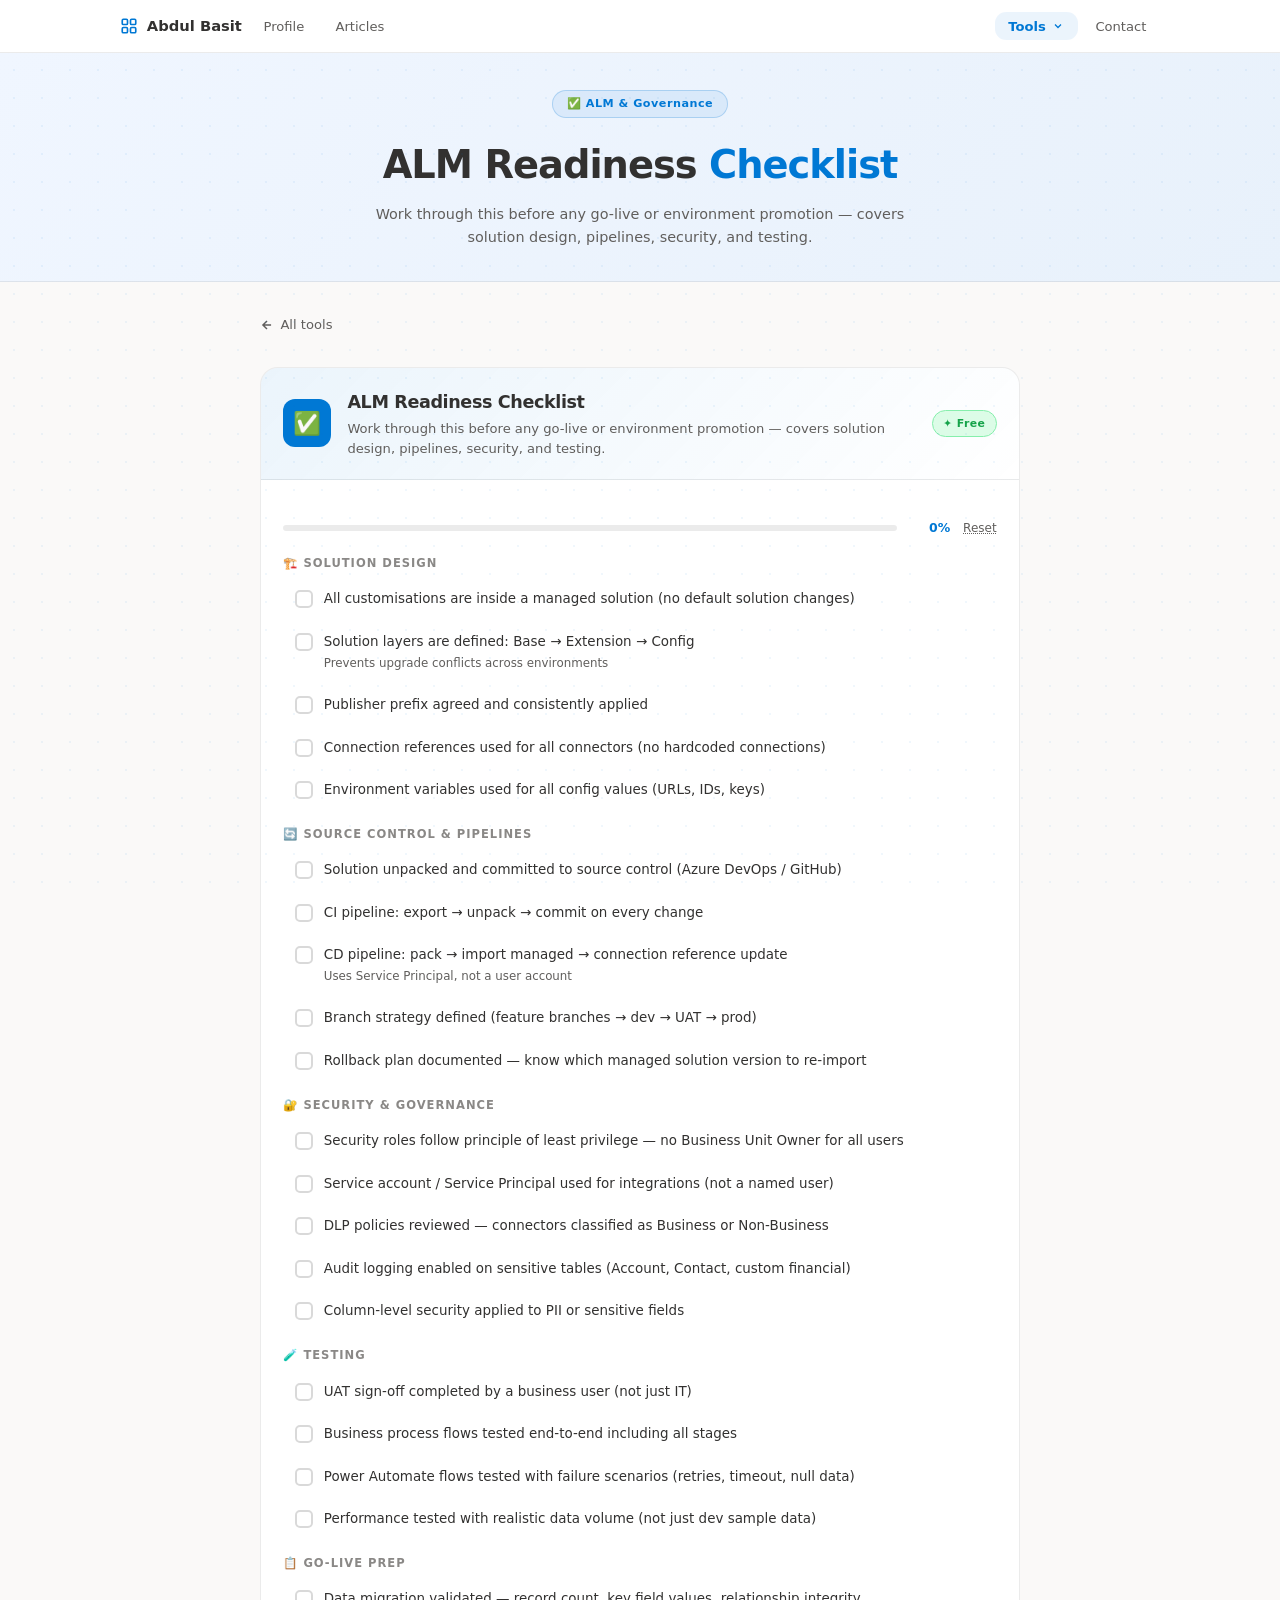
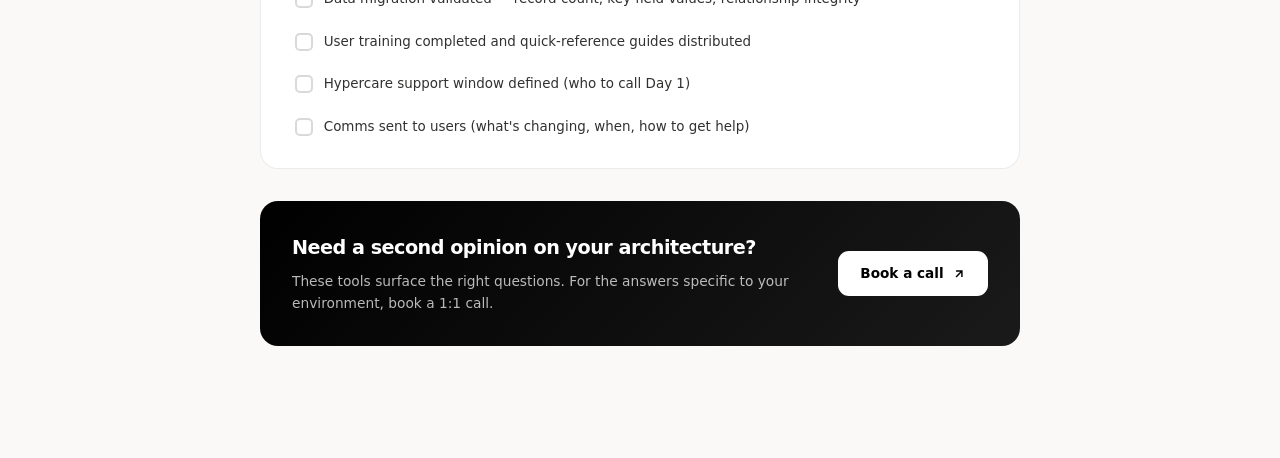
==== alm-checklist.html @ 1794e418 "Fix nav dropdown clipping and create individual tool pages - Fix CSS: move dropdown outside .site-na" ====
<!DOCTYPE html>
<html lang="en">
<head>
  <meta charset="UTF-8">
  <meta name="viewport" content="width=device-width, initial-scale=1.0">
  <title>ALM Readiness Checklist — Free Tool · Abdul Basit</title>
  <meta name="description" content="Work through this before any Power Platform go-live or environment promotion — covers solution design, pipelines, security, testing, and go-live prep. Free tool by @PowerDynamite.">

  <link rel="icon" type="image/svg+xml" href="favicon.svg">

  <meta property="og:type" content="website">
  <meta property="og:url" content="https://abdul-basit-545.github.io/alm-checklist.html">
  <meta property="og:title" content="ALM Readiness Checklist — Free Tool">
  <meta property="og:description" content="Pre-go-live ALM checklist for Power Platform: solution design, pipelines, security, testing, and go-live prep. Free tool by @PowerDynamite.">
  <meta property="og:image" content="https://abdul-basit-545.github.io/og-image.svg">
  <meta property="og:image:width" content="1200">
  <meta property="og:image:height" content="630">
  <meta property="og:site_name" content="Abdul Basit · PowerDynamite">
  <meta name="twitter:card" content="summary_large_image">
  <meta name="twitter:title" content="ALM Readiness Checklist — Free Tool">
  <meta name="twitter:description" content="Pre-go-live ALM checklist for Power Platform deployments.">
  <meta name="twitter:image" content="https://abdul-basit-545.github.io/og-image.svg">
  <link rel="canonical" href="https://abdul-basit-545.github.io/alm-checklist.html">

  <link rel="stylesheet" href="css/tokens.css">
  <link rel="stylesheet" href="css/base.css">
  <link rel="stylesheet" href="css/layout.css">
  <link rel="stylesheet" href="css/components.css">
  <style>
    .tools-page { padding: 0 0 5rem; background: var(--bg); }
    .tools-hero { background: linear-gradient(135deg, #f0f6ff 0%, #e8f1fb 100%); border-bottom: 1px solid var(--border); padding: 2.25rem 1.25rem 2rem; text-align: center; }
    .tools-hero-badge { display: inline-flex; align-items: center; gap: 0.45rem; background: var(--accent-lo); border: 1px solid var(--accent-mid); color: var(--accent); font-size: 0.7rem; font-weight: 600; letter-spacing: 0.5px; padding: 0.28rem 0.85rem; border-radius: var(--radius-full); margin-bottom: 1rem; }
    .tools-hero h1 { font-size: clamp(1.6rem,3vw,2.4rem); font-weight: 800; color: var(--text); letter-spacing: -1px; margin-bottom: 0.45rem; }
    .tools-hero h1 span { color: var(--accent); }
    .tools-hero p { font-size: 0.9rem; color: var(--muted); max-width: 560px; margin: 0 auto; line-height: 1.6; }
    .tools-wrap { max-width: 800px; margin: 2rem auto; padding: 0 1.25rem; display: flex; flex-direction: column; gap: 2rem; }
    .tool-card { background: var(--card); border: 1px solid var(--border); border-radius: var(--radius-lg); overflow: hidden; }
    .tool-card-header { display: flex; align-items: center; gap: 1rem; padding: 1.25rem 1.4rem; border-bottom: 1px solid var(--border); background: linear-gradient(135deg, var(--accent-lo) 0%, transparent 100%); }
    .tool-card-icon { width: 48px; height: 48px; border-radius: 12px; background: var(--accent); display: flex; align-items: center; justify-content: center; font-size: 1.4rem; flex-shrink: 0; }
    .tool-card-meta { flex: 1; }
    .tool-card-name { font-size: 1.1rem; font-weight: 800; color: var(--text); letter-spacing: -0.4px; }
    .tool-card-desc { font-size: 0.82rem; color: var(--muted); margin-top: 0.2rem; line-height: 1.5; }
    .tool-free-badge { display: inline-flex; align-items: center; gap: 0.3rem; background: #dcfce7; border: 1px solid #86efac; color: #16a34a; font-size: 0.68rem; font-weight: 700; letter-spacing: 0.4px; padding: 0.22rem 0.65rem; border-radius: var(--radius-full); white-space: nowrap; }
    .tool-card-body { padding: 1.4rem; }
    .tool-divider { height: 1px; background: var(--border); margin: 1.2rem 0; }
    .back-link { display: inline-flex; align-items: center; gap: 0.4rem; font-size: 0.82rem; color: var(--muted); text-decoration: none; transition: color .15s; }
    .back-link:hover { color: var(--accent); }

    .alm-cats { display: flex; flex-direction: column; gap: 1rem; }
    .alm-cat-title { font-size: 0.72rem; font-weight: 700; text-transform: uppercase; letter-spacing: 1px; color: var(--muted2); margin-bottom: 0.5rem; display: flex; align-items: center; gap: 0.4rem; }
    .alm-items { display: flex; flex-direction: column; gap: 0.3rem; }
    .alm-item { display: flex; align-items: flex-start; gap: 0.7rem; padding: 0.55rem 0.7rem; border-radius: var(--radius-sm); cursor: pointer; transition: background .12s; user-select: none; }
    .alm-item:hover { background: var(--accent-lo); }
    .alm-item.checked { opacity: .6; }
    .alm-check { width: 18px; height: 18px; border-radius: 5px; flex-shrink: 0; margin-top: 1px; border: 2px solid var(--border2); display: flex; align-items: center; justify-content: center; transition: background .15s, border-color .15s; }
    .alm-item.checked .alm-check { background: var(--accent); border-color: var(--accent); }
    .alm-item.checked .alm-check::after { content: '✓'; font-size: 0.7rem; color: #fff; font-weight: 800; line-height: 1; }
    .alm-item-text { font-size: 0.84rem; color: var(--text); line-height: 1.5; }
    .alm-item-sub { font-size: 0.74rem; color: var(--muted); margin-top: 0.1rem; }
    .alm-progress-row { display: flex; align-items: center; gap: 0.8rem; margin-top: 1rem; }
    .alm-progress-bar { flex: 1; height: 6px; background: var(--border); border-radius: 99px; overflow: hidden; }
    .alm-progress-fill { height: 100%; background: var(--accent); border-radius: 99px; transition: width .3s ease; }
    .alm-progress-label { font-size: 0.78rem; font-weight: 700; color: var(--accent); white-space: nowrap; min-width: 40px; text-align: right; }
    .alm-reset { font-size: 0.75rem; color: var(--muted); cursor: pointer; text-decoration: underline; text-decoration-style: dotted; }
    .alm-reset:hover { color: var(--accent); }
  </style>
</head>
<body class="tools-page">

<nav class="site-nav">
  <div class="site-nav-inner">
    <a href="index.html" class="site-nav-brand">
      <svg width="18" height="18" viewBox="0 0 24 24" fill="none" stroke="currentColor" stroke-width="2.2" aria-hidden="true"><rect x="3" y="3" width="7" height="7" rx="1.5"/><rect x="14" y="3" width="7" height="7" rx="1.5"/><rect x="3" y="14" width="7" height="7" rx="1.5"/><rect x="14" y="14" width="7" height="7" rx="1.5"/></svg>
      <span class="site-nav-brand-name">Abdul Basit</span>
    </a>
    <div class="site-nav-links">
      <a href="index.html" class="site-nav-link">Profile</a>
      <a href="articles.html" class="site-nav-link">Articles</a>
    </div>
    <div class="site-nav-right">
      <div class="site-nav-dropdown" id="navToolsDropdown">
        <button class="site-nav-dropdown-toggle active" aria-haspopup="true" aria-expanded="false">
          Tools
          <svg width="12" height="12" viewBox="0 0 24 24" fill="none" stroke="currentColor" stroke-width="2.5"><path d="M6 9l6 6 6-6"/></svg>
        </button>
        <div class="site-nav-dropdown-menu" role="menu">
          <a href="license-planner.html" class="site-nav-dropdown-item" role="menuitem">
            <span class="site-nav-dropdown-item-icon">📋</span> License Planner
          </a>
          <div class="site-nav-dropdown-divider"></div>
          <a href="copilot-studio.html" class="site-nav-dropdown-item" role="menuitem">
            <span class="site-nav-dropdown-item-icon">🤖</span> Copilot Studio Messages
          </a>
          <a href="dataverse.html" class="site-nav-dropdown-item" role="menuitem">
            <span class="site-nav-dropdown-item-icon">🗄️</span> Dataverse Storage
          </a>
          <a href="power-automate.html" class="site-nav-dropdown-item" role="menuitem">
            <span class="site-nav-dropdown-item-icon">⚡</span> Power Automate Runs
          </a>
          <a href="power-bi.html" class="site-nav-dropdown-item" role="menuitem">
            <span class="site-nav-dropdown-item-icon">📊</span> Power BI Licensing
          </a>
          <a href="power-pages.html" class="site-nav-dropdown-item" role="menuitem">
            <span class="site-nav-dropdown-item-icon">🌐</span> Power Pages Capacity
          </a>
          <a href="roi-calculator.html" class="site-nav-dropdown-item" role="menuitem">
            <span class="site-nav-dropdown-item-icon">💰</span> ROI Calculator
          </a>
          <a href="alm-checklist.html" class="site-nav-dropdown-item active" role="menuitem">
            <span class="site-nav-dropdown-item-icon">✅</span> ALM Checklist
          </a>
        </div>
      </div>
      <a href="contact.html" class="site-nav-link">Contact</a>
    </div>
  </div>
</nav>

<div class="tools-hero">
  <div class="tools-hero-badge">✅ ALM &amp; Governance</div>
  <h1>ALM Readiness <span>Checklist</span></h1>
  <p>Work through this before any go-live or environment promotion — covers solution design, pipelines, security, and testing.</p>
</div>

<div class="tools-wrap">
  <a href="tools.html" class="back-link">
    <svg width="14" height="14" viewBox="0 0 24 24" fill="none" stroke="currentColor" stroke-width="2.5"><path d="M19 12H5M12 5l-7 7 7 7"/></svg>
    All tools
  </a>

  <div class="tool-card">
    <div class="tool-card-header">
      <div class="tool-card-icon">✅</div>
      <div class="tool-card-meta">
        <div class="tool-card-name">ALM Readiness Checklist</div>
        <div class="tool-card-desc">Work through this before any go-live or environment promotion — covers solution design, pipelines, security, and testing.</div>
      </div>
      <div class="tool-free-badge">✦ Free</div>
    </div>
    <div class="tool-card-body">
      <div class="alm-progress-row">
        <div class="alm-progress-bar"><div class="alm-progress-fill" id="alm-fill" style="width:0%"></div></div>
        <div class="alm-progress-label" id="alm-pct">0%</div>
        <span class="alm-reset" id="alm-reset">Reset</span>
      </div>
      <div style="height:1rem"></div>
      <div class="alm-cats">

        <div class="alm-cat">
          <div class="alm-cat-title">🏗️ Solution design</div>
          <div class="alm-items">
            <div class="alm-item" data-id="a1"><div class="alm-check"></div><div><div class="alm-item-text">All customisations are inside a managed solution (no default solution changes)</div></div></div>
            <div class="alm-item" data-id="a2"><div class="alm-check"></div><div><div class="alm-item-text">Solution layers are defined: Base → Extension → Config</div><div class="alm-item-sub">Prevents upgrade conflicts across environments</div></div></div>
            <div class="alm-item" data-id="a3"><div class="alm-check"></div><div><div class="alm-item-text">Publisher prefix agreed and consistently applied</div></div></div>
            <div class="alm-item" data-id="a4"><div class="alm-check"></div><div><div class="alm-item-text">Connection references used for all connectors (no hardcoded connections)</div></div></div>
            <div class="alm-item" data-id="a5"><div class="alm-check"></div><div><div class="alm-item-text">Environment variables used for all config values (URLs, IDs, keys)</div></div></div>
          </div>
        </div>

        <div class="alm-cat">
          <div class="alm-cat-title">🔄 Source control &amp; pipelines</div>
          <div class="alm-items">
            <div class="alm-item" data-id="b1"><div class="alm-check"></div><div><div class="alm-item-text">Solution unpacked and committed to source control (Azure DevOps / GitHub)</div></div></div>
            <div class="alm-item" data-id="b2"><div class="alm-check"></div><div><div class="alm-item-text">CI pipeline: export → unpack → commit on every change</div></div></div>
            <div class="alm-item" data-id="b3"><div class="alm-check"></div><div><div class="alm-item-text">CD pipeline: pack → import managed → connection reference update</div><div class="alm-item-sub">Uses Service Principal, not a user account</div></div></div>
            <div class="alm-item" data-id="b4"><div class="alm-check"></div><div><div class="alm-item-text">Branch strategy defined (feature branches → dev → UAT → prod)</div></div></div>
            <div class="alm-item" data-id="b5"><div class="alm-check"></div><div><div class="alm-item-text">Rollback plan documented — know which managed solution version to re-import</div></div></div>
          </div>
        </div>

        <div class="alm-cat">
          <div class="alm-cat-title">🔐 Security &amp; governance</div>
          <div class="alm-items">
            <div class="alm-item" data-id="c1"><div class="alm-check"></div><div><div class="alm-item-text">Security roles follow principle of least privilege — no Business Unit Owner for all users</div></div></div>
            <div class="alm-item" data-id="c2"><div class="alm-check"></div><div><div class="alm-item-text">Service account / Service Principal used for integrations (not a named user)</div></div></div>
            <div class="alm-item" data-id="c3"><div class="alm-check"></div><div><div class="alm-item-text">DLP policies reviewed — connectors classified as Business or Non-Business</div></div></div>
            <div class="alm-item" data-id="c4"><div class="alm-check"></div><div><div class="alm-item-text">Audit logging enabled on sensitive tables (Account, Contact, custom financial)</div></div></div>
            <div class="alm-item" data-id="c5"><div class="alm-check"></div><div><div class="alm-item-text">Column-level security applied to PII or sensitive fields</div></div></div>
          </div>
        </div>

        <div class="alm-cat">
          <div class="alm-cat-title">🧪 Testing</div>
          <div class="alm-items">
            <div class="alm-item" data-id="d1"><div class="alm-check"></div><div><div class="alm-item-text">UAT sign-off completed by a business user (not just IT)</div></div></div>
            <div class="alm-item" data-id="d2"><div class="alm-check"></div><div><div class="alm-item-text">Business process flows tested end-to-end including all stages</div></div></div>
            <div class="alm-item" data-id="d3"><div class="alm-check"></div><div><div class="alm-item-text">Power Automate flows tested with failure scenarios (retries, timeout, null data)</div></div></div>
            <div class="alm-item" data-id="d4"><div class="alm-check"></div><div><div class="alm-item-text">Performance tested with realistic data volume (not just dev sample data)</div></div></div>
          </div>
        </div>

        <div class="alm-cat">
          <div class="alm-cat-title">📋 Go-live prep</div>
          <div class="alm-items">
            <div class="alm-item" data-id="e1"><div class="alm-check"></div><div><div class="alm-item-text">Data migration validated — record count, key field values, relationship integrity</div></div></div>
            <div class="alm-item" data-id="e2"><div class="alm-check"></div><div><div class="alm-item-text">User training completed and quick-reference guides distributed</div></div></div>
            <div class="alm-item" data-id="e3"><div class="alm-check"></div><div><div class="alm-item-text">Hypercare support window defined (who to call Day 1)</div></div></div>
            <div class="alm-item" data-id="e4"><div class="alm-check"></div><div><div class="alm-item-text">Comms sent to users (what's changing, when, how to get help)</div></div></div>
          </div>
        </div>

      </div>
    </div>
  </div>

  <div style="background:linear-gradient(135deg,#000 0%,#1a1a1a 100%); border-radius:var(--radius-lg); padding:2rem; color:#fff; display:flex; align-items:center; gap:1.5rem; flex-wrap:wrap;">
    <div style="flex:1; min-width:220px;">
      <div style="font-size:1.2rem; font-weight:800; margin-bottom:0.35rem; letter-spacing:-0.5px;">Need a second opinion on your architecture?</div>
      <div style="font-size:0.86rem; color:rgba(255,255,255,.72); line-height:1.6;">These tools surface the right questions. For the answers specific to your environment, book a 1:1 call.</div>
    </div>
    <a href="contact.html" style="display:inline-flex; align-items:center; gap:0.5rem; background:#fff; color:#000; font-size:0.85rem; font-weight:700; padding:0.7rem 1.4rem; border-radius:var(--radius-md); text-decoration:none; white-space:nowrap;">
      Book a call
      <svg width="14" height="14" viewBox="0 0 24 24" fill="none" stroke="currentColor" stroke-width="2.5"><path d="M7 17 17 7M7 7h10v10"/></svg>
    </a>
  </div>
</div>

<script>
const almState={};
const total=document.querySelectorAll('.alm-item').length;
function updateProgress(){const done=Object.values(almState).filter(Boolean).length;const pct=Math.round((done/total)*100);document.getElementById('alm-fill').style.width=pct+'%';document.getElementById('alm-pct').textContent=pct+'%';}
document.querySelectorAll('.alm-item').forEach(item=>{item.addEventListener('click',()=>{const id=item.dataset.id;almState[id]=!almState[id];item.classList.toggle('checked',almState[id]);updateProgress();});});
document.getElementById('alm-reset').addEventListener('click',()=>{document.querySelectorAll('.alm-item').forEach(item=>{almState[item.dataset.id]=false;item.classList.remove('checked');});updateProgress();});
updateProgress();
</script>
<script src="js/nav.js"></script>
</body>
</html>
---- css/tokens.css ----
/* =============================================================
   DESIGN TOKENS  —  single source of truth
   Change a value here and it updates everywhere.
   ============================================================= */

:root {

  /* ── Surfaces ──────────────────────────────────────── */
  --bg:        #faf9f8;   /* page background — Fluent UI off-white */
  --surface:   #f3f2f1;   /* slightly darker surface               */
  --card:      #ffffff;   /* card background — pure white          */
  --card2:     #f3f2f1;   /* secondary card / inset bg             */

  /* ── Borders ───────────────────────────────────────── */
  --border:    rgba(0,0,0,0.08);
  --border2:   rgba(0,0,0,0.15);

  /* ── Text ──────────────────────────────────────────── */
  --text:      #323130;   /* primary text — Fluent UI near-black   */
  --muted:     #605e5c;   /* body / secondary text                 */
  --muted2:    #8a8886;   /* placeholder / tertiary text           */

  /* ── Accent — Microsoft Blue ───────────────────────── */
  --accent:    #0078d4;
  --accent-hi: #106ebe;
  --accent-lo: rgba(0,120,212,0.08);
  --accent-mid:rgba(0,120,212,0.22);

  /* ── Semantic colours ──────────────────────────────── */
  --green:     #16a34a;
  --green-lo:  rgba(22,163,74,0.10);
  --amber:     #d97706;
  --amber-lo:  rgba(217,119,6,0.10);
  --rose:      #e11d48;
  --rose-lo:   rgba(225,29,72,0.10);
  --sky:       #0284c7;
  --sky-lo:    rgba(2,132,199,0.10);

  /* ── Brand colours ─────────────────────────────────── */
  --brand-li:  #0a66c2;   /* LinkedIn                        */
  --brand-yt:  #ff0000;   /* YouTube                         */
  --brand-wa:  #25d366;   /* WhatsApp                        */
  --brand-med: #1c1917;   /* Medium (dark on light bg)       */
  --brand-gh:  #1c1917;   /* GitHub (dark on light bg)       */

  /* ── Spacing scale ─────────────────────────────────── */
  --sp-1: 0.25rem;
  --sp-2: 0.5rem;
  --sp-3: 0.75rem;
  --sp-4: 1rem;
  --sp-5: 1.25rem;
  --sp-6: 1.5rem;
  --sp-8: 2rem;
  --sp-10:2.5rem;

  /* ── Radius ────────────────────────────────────────── */
  --radius-sm: 6px;
  --radius-md: 11px;
  --radius-lg: 18px;
  --radius-full: 99px;

  /* ── Typography ────────────────────────────────────── */
  --font-sans: 'Segoe UI', system-ui, -apple-system, sans-serif;
  --font-size-xs:  0.65rem;
  --font-size-sm:  0.78rem;
  --font-size-md:  0.88rem;
  --font-size-base: 1rem;
  --font-size-lg:  1.1rem;
  --font-size-xl:  1.25rem;
  --font-size-2xl: 1.9rem;

  /* ── Transitions ───────────────────────────────────── */
  --transition-fast: .18s ease;
  --transition-mid:  .25s ease;
  --transition-drawer: .35s cubic-bezier(.4,0,.2,1);
}
---- css/base.css ----
/* =============================================================
   BASE  —  reset, body, typography, global animations
   ============================================================= */

*, *::before, *::after {
  box-sizing: border-box;
  margin: 0;
  padding: 0;
}

body {
  font-family: var(--font-sans);
  background: var(--bg);
  color: var(--text);
  min-height: 100vh;
  line-height: 1.6;
  -webkit-font-smoothing: antialiased;
}

/* Subtle dot-grid texture */
body::before {
  content: '';
  position: fixed; inset: 0; z-index: 0; pointer-events: none;
  background-image: radial-gradient(circle, rgba(0,120,212,0.06) 1px, transparent 1px);
  background-size: 28px 28px;
}

a { color: inherit; }

img, svg { display: block; }

/* ── Animations ─────────────────────────────────────────── */
@keyframes blink {
  0%, 100% { opacity: 1; }
  50%       { opacity: .3; }
}

@keyframes pulse-ring {
  0%   { transform: scale(1);   opacity: .6; }
  100% { transform: scale(1.8); opacity: 0; }
}
---- css/layout.css ----
/* =============================================================
   LAYOUT  —  page wrapper, bento grid, responsive breakpoints
   ============================================================= */

/* ── Page scaffold ──────────────────────────────────────── */
.page {
  padding: var(--sp-10) var(--sp-5) 5rem;
}

.wrap {
  max-width: 1080px;
  margin: 0 auto;
  position: relative;
  z-index: 1;
}

/* ── Bento grid ─────────────────────────────────────────── */
.bento {
  display: grid;
  grid-template-columns: repeat(12, 1fr);
  gap: 0.875rem;
}

/* Column span helpers */
.c1  { grid-column: span 1; }
.c2  { grid-column: span 2; }
.c3  { grid-column: span 3; }
.c4  { grid-column: span 4; }
.c5  { grid-column: span 5; }
.c6  { grid-column: span 6; }
.c7  { grid-column: span 7; }
.c8  { grid-column: span 8; }
.c9  { grid-column: span 9; }
.c10 { grid-column: span 10; }
.c11 { grid-column: span 11; }
.c12 { grid-column: span 12; }

@media (max-width: 860px) {
  .c1,.c2,.c3,.c4,.c5,.c6,
  .c7,.c8,.c9,.c10,.c11,.c12 { grid-column: span 12; }
}

@media (min-width: 861px) and (max-width: 1060px) {
  .c4 { grid-column: span 6; }
  .c5 { grid-column: span 6; }
  .c7 { grid-column: span 8; }
  .c8 { grid-column: span 8; }
}

/* ── Standard section gap ───────────────────────────────── */
.section-gap { margin-top: var(--sp-10); }

/* ── Footer ─────────────────────────────────────────────── */
.footer {
  text-align: center;
  margin-top: var(--sp-8);
  font-size: var(--font-size-xs);
  color: var(--muted2);
}
---- css/components.css ----
/* =============================================================
   COMPONENTS  —  reusable UI pieces used across all pages
   ============================================================= */


/* ── Card ────────────────────────────────────────────────── */
.card {
  background: var(--card);
  border: 1px solid var(--border);
  border-radius: var(--radius-lg);
  padding: var(--sp-6);
  position: relative;
  overflow: hidden;
  transition: border-color var(--transition-fast), transform var(--transition-mid);
}

.card:hover {
  border-color: var(--border2);
  transform: translateY(-2px);
}

/* Top accent line — colour controlled by modifier */
.card::before {
  content: '';
  position: absolute; top: 0; left: 0; right: 0; height: 1px;
  background: linear-gradient(
    90deg,
    transparent 0%,
    var(--card-accent, rgba(0,120,212,.4)) 50%,
    transparent 100%
  );
}

.card.ind  { --card-accent: rgba(0,120,212,.5); }
.card.grn  { --card-accent: rgba(22,163,74,.45); }
.card.sky  { --card-accent: rgba(2,132,199,.45); }
.card.amb  { --card-accent: rgba(217,119,6,.45); }
.card.rose { --card-accent: rgba(225,29,72,.4); }

/* Card sub-elements */
.card-eyebrow {
  font-size: var(--font-size-xs);
  letter-spacing: 1.5px;
  text-transform: uppercase;
  color: var(--muted2);
  margin-bottom: var(--sp-3);
  display: flex;
  align-items: center;
  gap: var(--sp-2);
}
.card-eyebrow::before {
  content: '';
  width: 4px; height: 4px;
  border-radius: 50%;
  background: var(--muted2);
  display: inline-block;
}

.card h2 {
  font-size: var(--font-size-lg);
  font-weight: 700;
  color: var(--text);
  margin-bottom: var(--sp-2);
}

.card p {
  font-size: var(--font-size-md);
  color: var(--muted);
  line-height: 1.65;
}


/* ── Badges / Tags ───────────────────────────────────────── */
.badge {
  display: inline-flex;
  align-items: center;
  gap: var(--sp-2);
  font-size: var(--font-size-xs);
  font-weight: 600;
  padding: 0.2rem 0.6rem;
  border-radius: var(--radius-sm);
  white-space: nowrap;
}

/* Semantic colour modifiers */
.badge--accent { background: var(--accent-lo); color: var(--accent);    border: 1px solid var(--accent-mid); }
.badge--green  { background: var(--green-lo);  color: var(--green);     border: 1px solid rgba(22,163,74,.25); }
.badge--sky    { background: var(--sky-lo);    color: var(--sky);       border: 1px solid rgba(2,132,199,.25); }
.badge--amber  { background: var(--amber-lo);  color: var(--amber);     border: 1px solid rgba(217,119,6,.25); }
.badge--rose   { background: var(--rose-lo);   color: var(--rose);      border: 1px solid rgba(225,29,72,.25); }
.badge--muted  { background: rgba(0,0,0,.05);  color: var(--muted);     border: 1px solid var(--border); }

/* Legacy tag classes — kept for existing HTML */
.tag-ind  { background: var(--accent-lo); color: var(--accent);  border: 1px solid var(--accent-mid); }
.tag-sky  { background: var(--sky-lo);    color: var(--sky);     border: 1px solid rgba(2,132,199,.25); }
.tag-grn  { background: var(--green-lo);  color: var(--green);   border: 1px solid rgba(22,163,74,.25); }
.tag-amb  { background: var(--amber-lo);  color: var(--amber);   border: 1px solid rgba(217,119,6,.25); }
.tag-rose { background: var(--rose-lo);   color: var(--rose);    border: 1px solid rgba(225,29,72,.25); }


/* ── Pills (contact row) ─────────────────────────────────── */
.pill {
  display: inline-flex;
  align-items: center;
  gap: 0.45rem;
  background: var(--card);
  border: 1px solid var(--border);
  color: var(--muted);
  font-size: var(--font-size-sm);
  font-weight: 500;
  padding: 0.35rem 0.85rem;
  border-radius: var(--radius-full);
  text-decoration: none;
  transition: border-color var(--transition-fast), color var(--transition-fast);
}
.pill:hover { border-color: var(--accent); color: var(--accent); }
.pill svg   { flex-shrink: 0; }


/* ── Button ──────────────────────────────────────────────── */
.btn {
  display: inline-flex;
  align-items: center;
  gap: var(--sp-2);
  font-size: var(--font-size-sm);
  font-weight: 600;
  padding: 0.5rem 1.1rem;
  border-radius: var(--radius-md);
  border: 1px solid transparent;
  cursor: pointer;
  text-decoration: none;
  transition: background var(--transition-fast), border-color var(--transition-fast), color var(--transition-fast);
}

.btn--primary {
  background: var(--accent);
  color: #fff;
  border-color: var(--accent);
}
.btn--primary:hover { background: #0b7a70; border-color: #0b7a70; }

.btn--ghost {
  background: var(--accent-lo);
  color: var(--accent);
  border-color: var(--accent-mid);
}
.btn--ghost:hover { background: rgba(0,120,212,.18); }

.btn--muted {
  background: var(--card2);
  color: var(--muted);
  border-color: var(--border);
}
.btn--muted:hover { border-color: var(--border2); color: var(--text); }


/* ── Tech stack tag ──────────────────────────────────────── */
.stag {
  font-size: 0.71rem;
  padding: 0.2rem 0.55rem;
  border-radius: var(--radius-sm);
  background: rgba(0,0,0,0.04);
  border: 1px solid var(--border);
  color: var(--text);
}


/* ── Status dot (animated) ───────────────────────────────── */
.status-dot {
  width: 8px; height: 8px;
  border-radius: 50%;
  background: var(--green);
  box-shadow: 0 0 6px var(--green);
  animation: blink 2s infinite;
  flex-shrink: 0;
}


/* ── Drawer overlay ──────────────────────────────────────── */
.drawer-overlay {
  position: fixed; inset: 0;
  background: rgba(0,0,0,.45);
  backdrop-filter: blur(4px);
  z-index: 900;
  opacity: 0; pointer-events: none;
  transition: opacity .3s ease;
}
.drawer-overlay.open { opacity: 1; pointer-events: all; }


/* ── Drawer panel ────────────────────────────────────────── */
.drawer {
  position: fixed; top: 0; right: 0; bottom: 0;
  width: min(520px, 100vw);
  background: var(--card);
  border-left: 1px solid var(--accent-mid);
  z-index: 901;
  transform: translateX(100%);
  transition: transform var(--transition-drawer);
  display: flex; flex-direction: column;
  overflow: hidden;
}
.drawer.open { transform: translateX(0); }

.drawer-header {
  padding: var(--sp-6) var(--sp-6) var(--sp-5);
  border-bottom: 1px solid var(--border);
  display: flex; align-items: flex-start; justify-content: space-between; gap: var(--sp-4);
  flex-shrink: 0;
}

.drawer-close {
  width: 32px; height: 32px;
  border-radius: var(--radius-sm);
  background: var(--card2);
  border: 1px solid var(--border);
  color: var(--muted);
  font-size: 1rem;
  cursor: pointer;
  display: flex; align-items: center; justify-content: center;
  flex-shrink: 0;
  transition: border-color var(--transition-fast), color var(--transition-fast);
}
.drawer-close:hover { border-color: var(--border2); color: var(--text); }

.drawer-body {
  flex: 1; overflow-y: auto;
  padding: var(--sp-6);
  display: flex; flex-direction: column; gap: var(--sp-5);
}
.drawer-body::-webkit-scrollbar { width: 4px; }
.drawer-body::-webkit-scrollbar-track { background: transparent; }
.drawer-body::-webkit-scrollbar-thumb { background: var(--border2); border-radius: 2px; }

/* Drawer content */
.d-tag {
  display: inline-block;
  font-size: var(--font-size-xs);
  font-weight: 600;
  padding: 0.2rem 0.6rem;
  border-radius: var(--radius-sm);
  margin-bottom: var(--sp-1);
}
.d-title    { font-size: var(--font-size-xl); font-weight: 800; color: var(--text); line-height: 1.25; margin-bottom: var(--sp-1); }
.d-subtitle { font-size: var(--font-size-sm); color: var(--muted); }

.d-section { display: flex; flex-direction: column; gap: var(--sp-2); }
.d-section-label {
  font-size: var(--font-size-xs);
  text-transform: uppercase;
  letter-spacing: 1.5px;
  color: var(--muted2);
  padding-bottom: var(--sp-2);
  border-bottom: 1px solid var(--border);
}
.d-text { font-size: var(--font-size-md); color: var(--muted); line-height: 1.7; }

.d-bullets { display: flex; flex-direction: column; gap: var(--sp-2); padding: 0; list-style: none; }
.d-bullets li {
  font-size: 0.83rem; color: var(--muted); line-height: 1.6;
  padding-left: 1.1rem; position: relative;
}
.d-bullets li::before {
  content: '▸'; position: absolute; left: 0;
  color: var(--accent); font-size: 0.7rem; top: 3px;
}

.d-tags-row { display: flex; flex-wrap: wrap; gap: var(--sp-2); }
.d-tech {
  font-size: 0.72rem; padding: 0.22rem 0.6rem;
  border-radius: var(--radius-sm);
  background: rgba(0,0,0,.04);
  border: 1px solid var(--border);
  color: var(--text);
}


/* ── Site navigation bar ─────────────────────────────── */
.site-nav {
  position: sticky; top: 0; z-index: 800;
  background: var(--card);
  border-bottom: 1px solid var(--border);
  backdrop-filter: blur(12px);
}

.site-nav-inner {
  max-width: 1080px; margin: 0 auto;
  padding: 0 1.25rem;
  display: flex; align-items: center; gap: 0.5rem;
  height: 52px;
}

.site-nav-brand {
  display: flex; align-items: center; gap: 0.55rem;
  font-size: 0.92rem; font-weight: 700; color: var(--text);
  text-decoration: none;
  transition: color var(--transition-fast);
}
.site-nav-brand:hover { color: var(--accent); }
.site-nav-brand svg  { color: var(--accent); flex-shrink: 0; }

.site-nav-links {
  display: flex; align-items: center; gap: 0.25rem;
  flex: 1;
}

.site-nav-right {
  display: flex; align-items: center; gap: 0.25rem;
  flex-shrink: 0;
  position: relative;
}

@media (max-width: 560px) {
  .site-nav-brand-name { display: none; }
  .site-nav-link { padding: 0.38rem 0.6rem; }
  .site-nav-inner { padding: 0 0.85rem; gap: 0.5rem; }
}

.site-nav-link {
  display: inline-flex; align-items: center; gap: 0.4rem;
  font-size: 0.82rem; font-weight: 500;
  padding: 0.38rem 0.85rem;
  border-radius: var(--radius-md);
  color: var(--muted);
  text-decoration: none;
  transition: background var(--transition-fast), color var(--transition-fast);
}
.site-nav-link:hover   { background: var(--card2); color: var(--text); }
.site-nav-link.active  { background: var(--accent-lo); color: var(--accent); font-weight: 600; }

/* ── Nav dropdown ── */
.site-nav-dropdown {
  position: relative;
}
.site-nav-dropdown-toggle {
  display: inline-flex; align-items: center; gap: 0.4rem;
  font-size: 0.82rem; font-weight: 500;
  padding: 0.38rem 0.85rem;
  border-radius: var(--radius-md);
  color: var(--muted);
  text-decoration: none; cursor: pointer;
  background: none; border: none; font-family: inherit;
  transition: background var(--transition-fast), color var(--transition-fast);
  white-space: nowrap;
}
.site-nav-dropdown-toggle:hover,
.site-nav-dropdown.open .site-nav-dropdown-toggle { background: var(--card2); color: var(--text); }
.site-nav-dropdown-toggle.active { background: var(--accent-lo); color: var(--accent); font-weight: 600; }
.site-nav-dropdown-toggle svg { transition: transform .2s ease; }
.site-nav-dropdown.open .site-nav-dropdown-toggle svg { transform: rotate(180deg); }

.site-nav-dropdown-menu {
  position: absolute; top: calc(100% + 6px); right: 0;
  background: var(--card); border: 1px solid var(--border);
  border-radius: var(--radius-lg); padding: 0.35rem;
  min-width: 220px;
  box-shadow: 0 8px 24px rgba(0,0,0,.1);
  display: none; flex-direction: column; gap: 0.1rem;
  z-index: 900;
}
.site-nav-dropdown.open .site-nav-dropdown-menu { display: flex; }

.site-nav-dropdown-item {
  display: flex; align-items: center; gap: 0.65rem;
  padding: 0.5rem 0.75rem; border-radius: var(--radius-md);
  font-size: 0.82rem; color: var(--muted);
  text-decoration: none;
  transition: background var(--transition-fast), color var(--transition-fast);
}
.site-nav-dropdown-item:hover { background: var(--accent-lo); color: var(--accent); }
.site-nav-dropdown-item.active { background: var(--accent-lo); color: var(--accent); font-weight: 600; }
.site-nav-dropdown-item-icon {
  width: 26px; height: 26px; border-radius: 7px;
  background: var(--accent-lo); display: flex; align-items: center;
  justify-content: center; font-size: 0.9rem; flex-shrink: 0;
}
.site-nav-dropdown-item:hover .site-nav-dropdown-item-icon,
.site-nav-dropdown-item.active .site-nav-dropdown-item-icon { background: var(--accent); }
.site-nav-dropdown-divider { height: 1px; background: var(--border); margin: 0.25rem 0; }

@media (max-width: 560px) {
  .site-nav-dropdown-toggle { padding: 0.38rem 0.6rem; }
  .site-nav-dropdown-menu { right: -0.5rem; min-width: 200px; }
}
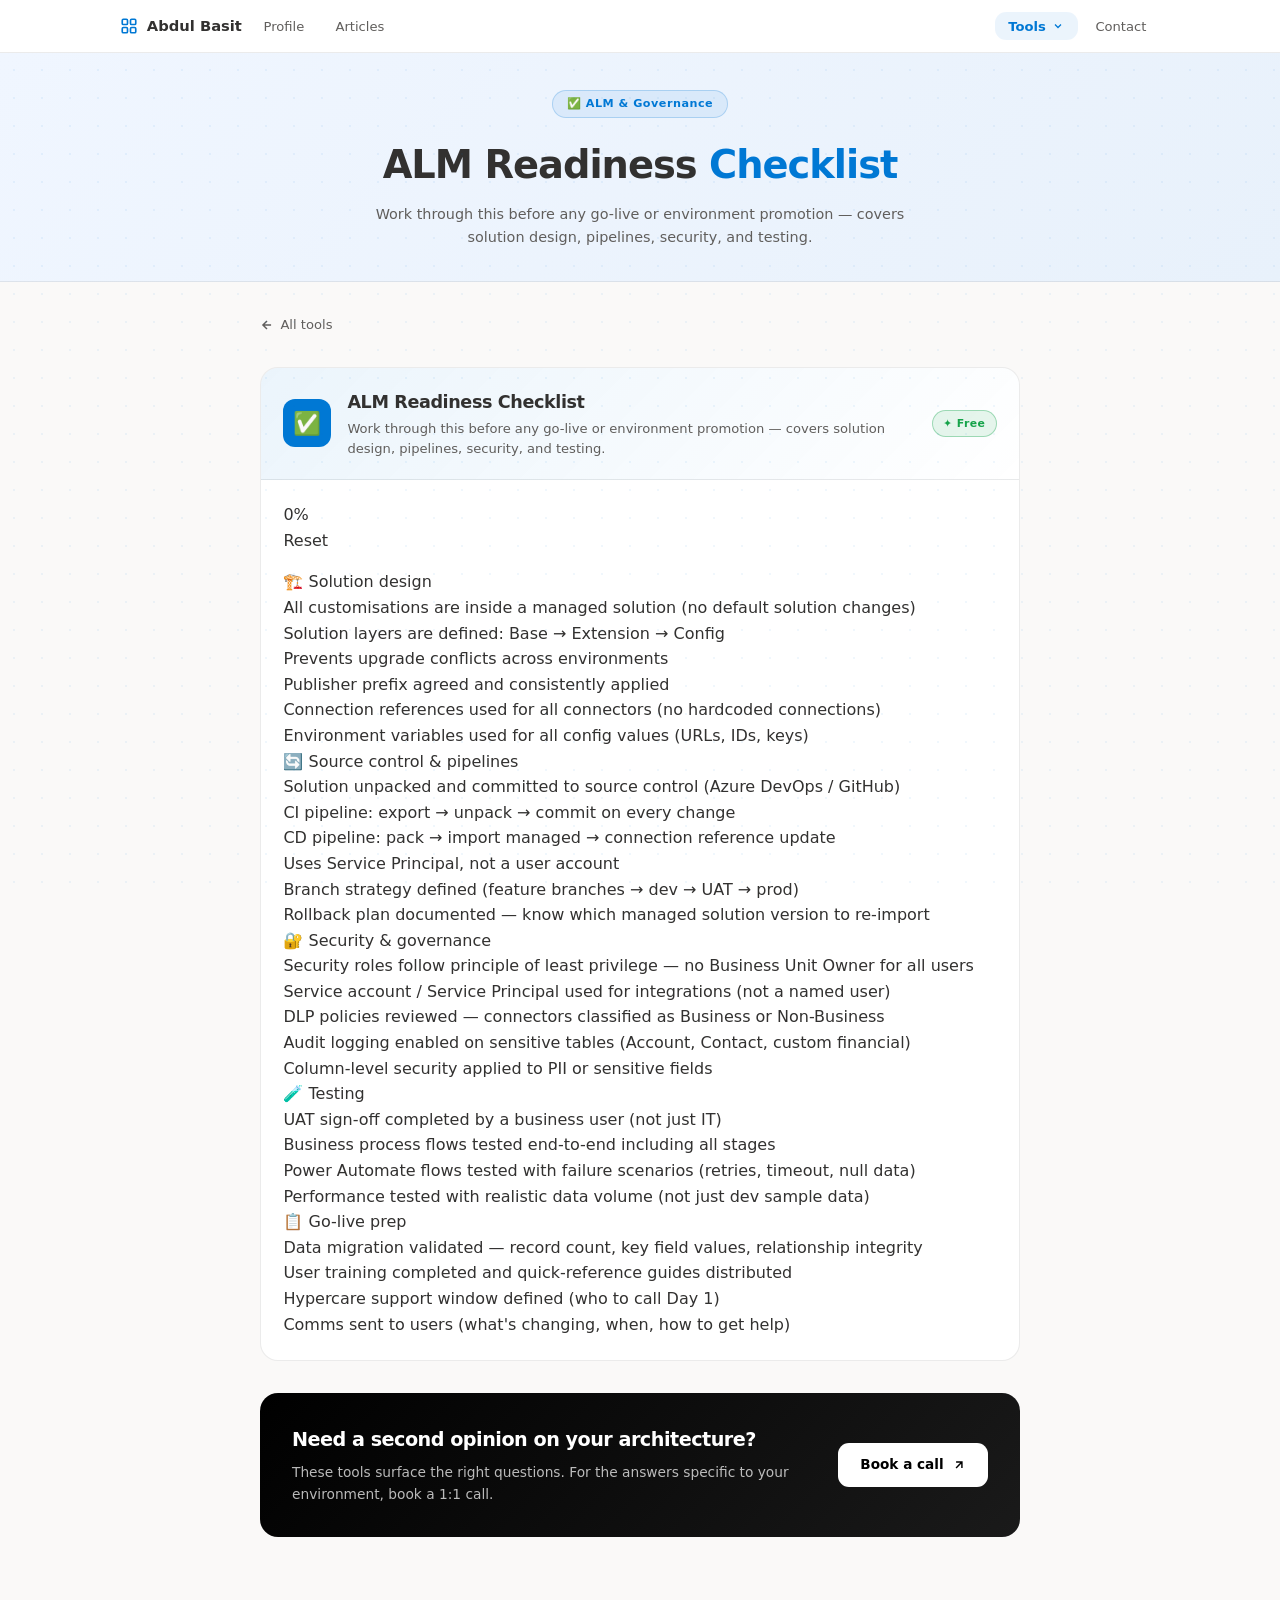
==== commit 0c078c30: "Structural refactor: DRY nav, shared CSS architecture, semantic HTML - Replace 15 copy-pasted <nav> " ====
--- a/alm-checklist.html
+++ b/alm-checklist.html
@@ -9,115 +9,46 @@
   <link rel="icon" type="image/svg+xml" href="favicon.svg">
 
   <meta property="og:type" content="website">
-  <meta property="og:url" content="https://abdul-basit-545.github.io/alm-checklist.html">
+  <meta property="og:url" content="https://powerdynamite.github.io/alm-checklist.html">
   <meta property="og:title" content="ALM Readiness Checklist — Free Tool">
   <meta property="og:description" content="Pre-go-live ALM checklist for Power Platform: solution design, pipelines, security, testing, and go-live prep. Free tool by @PowerDynamite.">
-  <meta property="og:image" content="https://abdul-basit-545.github.io/og-image.svg">
+  <meta property="og:image" content="https://powerdynamite.github.io/og-image.svg">
   <meta property="og:image:width" content="1200">
   <meta property="og:image:height" content="630">
   <meta property="og:site_name" content="Abdul Basit · PowerDynamite">
   <meta name="twitter:card" content="summary_large_image">
   <meta name="twitter:title" content="ALM Readiness Checklist — Free Tool">
   <meta name="twitter:description" content="Pre-go-live ALM checklist for Power Platform deployments.">
-  <meta name="twitter:image" content="https://abdul-basit-545.github.io/og-image.svg">
-  <link rel="canonical" href="https://abdul-basit-545.github.io/alm-checklist.html">
+  <meta name="twitter:image" content="https://powerdynamite.github.io/og-image.svg">
+  <link rel="canonical" href="https://powerdynamite.github.io/alm-checklist.html">
+
+  <script type="application/ld+json">
+  {
+    "@context": "https://schema.org",
+    "@type": "WebApplication",
+    "name": "Power Platform ALM Readiness Checklist",
+    "url": "https://powerdynamite.github.io/alm-checklist.html",
+    "applicationCategory": "BusinessApplication",
+    "operatingSystem": "Web",
+    "offers": { "@type": "Offer", "price": "0", "priceCurrency": "USD" },
+    "description": "24-item pre-go-live ALM checklist for Power Platform: solution design, source control, security, testing, and deployment prep.",
+    "author": { "@type": "Person", "name": "Abdul Basit", "url": "https://powerdynamite.github.io/" }
+  }
+  </script>
 
   <link rel="stylesheet" href="css/tokens.css">
   <link rel="stylesheet" href="css/base.css">
   <link rel="stylesheet" href="css/layout.css">
   <link rel="stylesheet" href="css/components.css">
-  <style>
-    .tools-page { padding: 0 0 5rem; background: var(--bg); }
-    .tools-hero { background: linear-gradient(135deg, #f0f6ff 0%, #e8f1fb 100%); border-bottom: 1px solid var(--border); padding: 2.25rem 1.25rem 2rem; text-align: center; }
-    .tools-hero-badge { display: inline-flex; align-items: center; gap: 0.45rem; background: var(--accent-lo); border: 1px solid var(--accent-mid); color: var(--accent); font-size: 0.7rem; font-weight: 600; letter-spacing: 0.5px; padding: 0.28rem 0.85rem; border-radius: var(--radius-full); margin-bottom: 1rem; }
-    .tools-hero h1 { font-size: clamp(1.6rem,3vw,2.4rem); font-weight: 800; color: var(--text); letter-spacing: -1px; margin-bottom: 0.45rem; }
-    .tools-hero h1 span { color: var(--accent); }
-    .tools-hero p { font-size: 0.9rem; color: var(--muted); max-width: 560px; margin: 0 auto; line-height: 1.6; }
-    .tools-wrap { max-width: 800px; margin: 2rem auto; padding: 0 1.25rem; display: flex; flex-direction: column; gap: 2rem; }
-    .tool-card { background: var(--card); border: 1px solid var(--border); border-radius: var(--radius-lg); overflow: hidden; }
-    .tool-card-header { display: flex; align-items: center; gap: 1rem; padding: 1.25rem 1.4rem; border-bottom: 1px solid var(--border); background: linear-gradient(135deg, var(--accent-lo) 0%, transparent 100%); }
-    .tool-card-icon { width: 48px; height: 48px; border-radius: 12px; background: var(--accent); display: flex; align-items: center; justify-content: center; font-size: 1.4rem; flex-shrink: 0; }
-    .tool-card-meta { flex: 1; }
-    .tool-card-name { font-size: 1.1rem; font-weight: 800; color: var(--text); letter-spacing: -0.4px; }
-    .tool-card-desc { font-size: 0.82rem; color: var(--muted); margin-top: 0.2rem; line-height: 1.5; }
-    .tool-free-badge { display: inline-flex; align-items: center; gap: 0.3rem; background: #dcfce7; border: 1px solid #86efac; color: #16a34a; font-size: 0.68rem; font-weight: 700; letter-spacing: 0.4px; padding: 0.22rem 0.65rem; border-radius: var(--radius-full); white-space: nowrap; }
-    .tool-card-body { padding: 1.4rem; }
-    .tool-divider { height: 1px; background: var(--border); margin: 1.2rem 0; }
-    .back-link { display: inline-flex; align-items: center; gap: 0.4rem; font-size: 0.82rem; color: var(--muted); text-decoration: none; transition: color .15s; }
-    .back-link:hover { color: var(--accent); }
-
-    .alm-cats { display: flex; flex-direction: column; gap: 1rem; }
-    .alm-cat-title { font-size: 0.72rem; font-weight: 700; text-transform: uppercase; letter-spacing: 1px; color: var(--muted2); margin-bottom: 0.5rem; display: flex; align-items: center; gap: 0.4rem; }
-    .alm-items { display: flex; flex-direction: column; gap: 0.3rem; }
-    .alm-item { display: flex; align-items: flex-start; gap: 0.7rem; padding: 0.55rem 0.7rem; border-radius: var(--radius-sm); cursor: pointer; transition: background .12s; user-select: none; }
-    .alm-item:hover { background: var(--accent-lo); }
-    .alm-item.checked { opacity: .6; }
-    .alm-check { width: 18px; height: 18px; border-radius: 5px; flex-shrink: 0; margin-top: 1px; border: 2px solid var(--border2); display: flex; align-items: center; justify-content: center; transition: background .15s, border-color .15s; }
-    .alm-item.checked .alm-check { background: var(--accent); border-color: var(--accent); }
-    .alm-item.checked .alm-check::after { content: '✓'; font-size: 0.7rem; color: #fff; font-weight: 800; line-height: 1; }
-    .alm-item-text { font-size: 0.84rem; color: var(--text); line-height: 1.5; }
-    .alm-item-sub { font-size: 0.74rem; color: var(--muted); margin-top: 0.1rem; }
-    .alm-progress-row { display: flex; align-items: center; gap: 0.8rem; margin-top: 1rem; }
-    .alm-progress-bar { flex: 1; height: 6px; background: var(--border); border-radius: 99px; overflow: hidden; }
-    .alm-progress-fill { height: 100%; background: var(--accent); border-radius: 99px; transition: width .3s ease; }
-    .alm-progress-label { font-size: 0.78rem; font-weight: 700; color: var(--accent); white-space: nowrap; min-width: 40px; text-align: right; }
-    .alm-reset { font-size: 0.75rem; color: var(--muted); cursor: pointer; text-decoration: underline; text-decoration-style: dotted; }
-    .alm-reset:hover { color: var(--accent); }
-  </style>
+  <link rel="stylesheet" href="css/pages/tools.css">
 </head>
 <body class="tools-page">
 
-<nav class="site-nav">
-  <div class="site-nav-inner">
-    <a href="index.html" class="site-nav-brand">
-      <svg width="18" height="18" viewBox="0 0 24 24" fill="none" stroke="currentColor" stroke-width="2.2" aria-hidden="true"><rect x="3" y="3" width="7" height="7" rx="1.5"/><rect x="14" y="3" width="7" height="7" rx="1.5"/><rect x="3" y="14" width="7" height="7" rx="1.5"/><rect x="14" y="14" width="7" height="7" rx="1.5"/></svg>
-      <span class="site-nav-brand-name">Abdul Basit</span>
-    </a>
-    <div class="site-nav-links">
-      <a href="index.html" class="site-nav-link">Profile</a>
-      <a href="articles.html" class="site-nav-link">Articles</a>
-    </div>
-    <div class="site-nav-right">
-      <div class="site-nav-dropdown" id="navToolsDropdown">
-        <button class="site-nav-dropdown-toggle active" aria-haspopup="true" aria-expanded="false">
-          Tools
-          <svg width="12" height="12" viewBox="0 0 24 24" fill="none" stroke="currentColor" stroke-width="2.5"><path d="M6 9l6 6 6-6"/></svg>
-        </button>
-        <div class="site-nav-dropdown-menu" role="menu">
-          <a href="license-planner.html" class="site-nav-dropdown-item" role="menuitem">
-            <span class="site-nav-dropdown-item-icon">📋</span> License Planner
-          </a>
-          <div class="site-nav-dropdown-divider"></div>
-          <a href="copilot-studio.html" class="site-nav-dropdown-item" role="menuitem">
-            <span class="site-nav-dropdown-item-icon">🤖</span> Copilot Studio Messages
-          </a>
-          <a href="dataverse.html" class="site-nav-dropdown-item" role="menuitem">
-            <span class="site-nav-dropdown-item-icon">🗄️</span> Dataverse Storage
-          </a>
-          <a href="power-automate.html" class="site-nav-dropdown-item" role="menuitem">
-            <span class="site-nav-dropdown-item-icon">⚡</span> Power Automate Runs
-          </a>
-          <a href="power-bi.html" class="site-nav-dropdown-item" role="menuitem">
-            <span class="site-nav-dropdown-item-icon">📊</span> Power BI Licensing
-          </a>
-          <a href="power-pages.html" class="site-nav-dropdown-item" role="menuitem">
-            <span class="site-nav-dropdown-item-icon">🌐</span> Power Pages Capacity
-          </a>
-          <a href="roi-calculator.html" class="site-nav-dropdown-item" role="menuitem">
-            <span class="site-nav-dropdown-item-icon">💰</span> ROI Calculator
-          </a>
-          <a href="alm-checklist.html" class="site-nav-dropdown-item active" role="menuitem">
-            <span class="site-nav-dropdown-item-icon">✅</span> ALM Checklist
-          </a>
-        </div>
-      </div>
-      <a href="contact.html" class="site-nav-link">Contact</a>
-    </div>
-  </div>
-</nav>
+<main class="page-main">
+<script src="js/nav-inject.js" data-active="tools"></script>
 
-<div class="tools-hero">
-  <div class="tools-hero-badge">✅ ALM &amp; Governance</div>
+<div class="page-hero">
+  <div class="page-hero-badge">✅ ALM &amp; Governance</div>
   <h1>ALM Readiness <span>Checklist</span></h1>
   <p>Work through this before any go-live or environment promotion — covers solution design, pipelines, security, and testing.</p>
 </div>
@@ -203,12 +134,12 @@
     </div>
   </div>
 
-  <div style="background:linear-gradient(135deg,#000 0%,#1a1a1a 100%); border-radius:var(--radius-lg); padding:2rem; color:#fff; display:flex; align-items:center; gap:1.5rem; flex-wrap:wrap;">
-    <div style="flex:1; min-width:220px;">
-      <div style="font-size:1.2rem; font-weight:800; margin-bottom:0.35rem; letter-spacing:-0.5px;">Need a second opinion on your architecture?</div>
-      <div style="font-size:0.86rem; color:rgba(255,255,255,.72); line-height:1.6;">These tools surface the right questions. For the answers specific to your environment, book a 1:1 call.</div>
+  <div class="page-cta-bar">
+    <div class="page-cta-bar-body">
+      <div class="page-cta-bar-title">Need a second opinion on your architecture?</div>
+      <div class="page-cta-bar-desc">These tools surface the right questions. For the answers specific to your environment, book a 1:1 call.</div>
     </div>
-    <a href="contact.html" style="display:inline-flex; align-items:center; gap:0.5rem; background:#fff; color:#000; font-size:0.85rem; font-weight:700; padding:0.7rem 1.4rem; border-radius:var(--radius-md); text-decoration:none; white-space:nowrap;">
+    <a href="contact.html" class="page-cta-bar-btn">
       Book a call
       <svg width="14" height="14" viewBox="0 0 24 24" fill="none" stroke="currentColor" stroke-width="2.5"><path d="M7 17 17 7M7 7h10v10"/></svg>
     </a>
@@ -223,6 +154,6 @@
 document.getElementById('alm-reset').addEventListener('click',()=>{document.querySelectorAll('.alm-item').forEach(item=>{almState[item.dataset.id]=false;item.classList.remove('checked');});updateProgress();});
 updateProgress();
 </script>
-<script src="js/nav.js"></script>
+</main>
 </body>
 </html>
--- a/css/tokens.css
+++ b/css/tokens.css
@@ -35,6 +35,15 @@
   --rose-lo:   rgba(225,29,72,0.10);
   --sky:       #0284c7;
   --sky-lo:    rgba(2,132,199,0.10);
+
+  /* ── Hero background ───────────────────────────────── */
+  --hero-bg: linear-gradient(135deg, #f0f6ff 0%, #e8f1fb 100%);
+
+  /* ── Extended semantic ──────────────────────────────── */
+  --success:     #107c10;
+  --success-lo:  rgba(16,124,16,0.10);
+  --yellow:      #ffd23f;
+  --yellow-dark: #3d2c00;
 
   /* ── Brand colours ─────────────────────────────────── */
   --brand-li:  #0a66c2;   /* LinkedIn                        */
--- a/css/components.css
+++ b/css/components.css
@@ -90,12 +90,43 @@
 .badge--rose   { background: var(--rose-lo);   color: var(--rose);      border: 1px solid rgba(225,29,72,.25); }
 .badge--muted  { background: rgba(0,0,0,.05);  color: var(--muted);     border: 1px solid var(--border); }
 
-/* Legacy tag classes — kept for existing HTML */
-.tag-ind  { background: var(--accent-lo); color: var(--accent);  border: 1px solid var(--accent-mid); }
-.tag-sky  { background: var(--sky-lo);    color: var(--sky);     border: 1px solid rgba(2,132,199,.25); }
-.tag-grn  { background: var(--green-lo);  color: var(--green);   border: 1px solid rgba(22,163,74,.25); }
-.tag-amb  { background: var(--amber-lo);  color: var(--amber);   border: 1px solid rgba(217,119,6,.25); }
-.tag-rose { background: var(--rose-lo);   color: var(--rose);    border: 1px solid rgba(225,29,72,.25); }
+/* ── Page hero (shared across all secondary pages) ───────── */
+.page-hero {
+  background: var(--hero-bg);
+  border-bottom: 1px solid var(--border);
+  padding: 2.25rem 1.25rem 2rem;
+  text-align: center;
+}
+.page-hero-badge {
+  display: inline-flex; align-items: center; gap: 0.45rem;
+  background: var(--accent-lo); border: 1px solid var(--accent-mid);
+  color: var(--accent); font-size: 0.7rem; font-weight: 600; letter-spacing: 0.5px;
+  padding: 0.28rem 0.85rem; border-radius: var(--radius-full);
+  margin-bottom: 1rem;
+}
+.page-hero h1       { font-size: clamp(1.6rem,3vw,2.4rem); font-weight: 800; color: var(--text); letter-spacing: -1px; margin-bottom: 0.45rem; }
+.page-hero h1 span  { color: var(--accent); }
+.page-hero p        { font-size: 0.9rem; color: var(--muted); max-width: 560px; margin: 0 auto; line-height: 1.6; }
+
+/* ── Dark CTA bar (bottom-of-page call to action) ────────── */
+.page-cta-bar {
+  background: linear-gradient(135deg, #000 0%, #1a1a1a 100%);
+  border-radius: var(--radius-lg);
+  padding: 2rem;
+  display: flex; align-items: center; gap: 1.5rem; flex-wrap: wrap;
+}
+.page-cta-bar-body  { flex: 1; min-width: 220px; }
+.page-cta-bar-title { font-size: 1.2rem; font-weight: 800; color: #fff; margin-bottom: 0.35rem; letter-spacing: -0.5px; }
+.page-cta-bar-desc  { font-size: 0.86rem; color: rgba(255,255,255,.72); line-height: 1.6; }
+.page-cta-bar-btn {
+  display: inline-flex; align-items: center; gap: 0.5rem;
+  background: #fff; color: #000;
+  font-size: 0.85rem; font-weight: 700;
+  padding: 0.7rem 1.4rem; border-radius: var(--radius-md);
+  text-decoration: none; white-space: nowrap;
+  transition: transform var(--transition-fast);
+}
+.page-cta-bar-btn:hover { transform: translateY(-2px); }
 
 
 /* ── Pills (contact row) ─────────────────────────────────── */
@@ -137,7 +168,7 @@
   color: #fff;
   border-color: var(--accent);
 }
-.btn--primary:hover { background: #0b7a70; border-color: #0b7a70; }
+.btn--primary:hover { background: var(--accent-hi); border-color: var(--accent-hi); }
 
 .btn--ghost {
   background: var(--accent-lo);
--- a/css/pages/tools.css
+++ b/css/pages/tools.css
@@ -0,0 +1,159 @@
+/* =============================================================
+   TOOLS PAGES  —  shared styles for all individual tool pages
+   and the tools hub (tools.html).
+   Hero styles live in components.css (.page-hero).
+   ============================================================= */
+
+
+/* ── Page shell ──────────────────────────────────────────── */
+.tools-page { padding: 0 0 5rem; background: var(--bg); }
+
+
+/* ── Individual tool page wrap ───────────────────────────── */
+.tools-wrap {
+  max-width: 800px;
+  margin: 2rem auto;
+  padding: 0 1.25rem;
+  display: flex;
+  flex-direction: column;
+  gap: 2rem;
+}
+
+
+/* ── Tool hub wrap & grid (tools.html) ───────────────────── */
+.tools-hub-wrap {
+  max-width: 960px;
+  margin: 2rem auto;
+  padding: 0 1.25rem;
+}
+
+.tools-grid {
+  display: grid;
+  grid-template-columns: repeat(auto-fill, minmax(260px, 1fr));
+  gap: 1rem;
+  margin-bottom: 2rem;
+}
+
+.tool-hub-card {
+  background: var(--card);
+  border: 1px solid var(--border);
+  border-radius: var(--radius-lg);
+  padding: 1.3rem;
+  text-decoration: none;
+  color: inherit;
+  display: flex;
+  flex-direction: column;
+  gap: 0.7rem;
+  transition: border-color var(--transition-fast), transform var(--transition-mid);
+}
+.tool-hub-card:hover { border-color: var(--accent); transform: translateY(-2px); }
+
+.tool-hub-icon {
+  width: 46px; height: 46px;
+  border-radius: 12px;
+  background: var(--accent-lo);
+  display: flex; align-items: center; justify-content: center;
+  font-size: 1.35rem;
+}
+.tool-hub-name { font-size: 0.97rem; font-weight: 800; color: var(--text); letter-spacing: -0.3px; }
+.tool-hub-desc { font-size: 0.8rem; color: var(--muted); line-height: 1.55; flex: 1; }
+.tool-hub-link {
+  font-size: 0.76rem; font-weight: 600; color: var(--accent);
+  display: flex; align-items: center; gap: 0.3rem;
+  margin-top: auto;
+}
+
+
+/* ── Tool card (individual pages) ────────────────────────── */
+.tool-card {
+  background: var(--card);
+  border: 1px solid var(--border);
+  border-radius: var(--radius-lg);
+  overflow: hidden;
+}
+
+.tool-card-header {
+  display: flex; align-items: center; gap: 1rem;
+  padding: 1.25rem 1.4rem;
+  border-bottom: 1px solid var(--border);
+  background: linear-gradient(135deg, var(--accent-lo) 0%, transparent 100%);
+}
+
+.tool-card-icon {
+  width: 48px; height: 48px;
+  border-radius: 12px;
+  background: var(--accent);
+  display: flex; align-items: center; justify-content: center;
+  font-size: 1.4rem; flex-shrink: 0;
+}
+
+.tool-card-meta { flex: 1; }
+.tool-card-name { font-size: 1.1rem; font-weight: 800; color: var(--text); letter-spacing: -0.4px; }
+.tool-card-desc { font-size: 0.82rem; color: var(--muted); margin-top: 0.2rem; line-height: 1.5; }
+
+.tool-free-badge {
+  display: inline-flex; align-items: center; gap: 0.3rem;
+  background: var(--green-lo);
+  border: 1px solid rgba(22,163,74,.35);
+  color: var(--green);
+  font-size: 0.68rem; font-weight: 700; letter-spacing: 0.4px;
+  padding: 0.22rem 0.65rem;
+  border-radius: var(--radius-full);
+  white-space: nowrap;
+}
+
+.tool-card-body { padding: 1.4rem; }
+.tool-divider   { height: 1px; background: var(--border); margin: 1.2rem 0; }
+
+
+/* ── Calculator inputs ───────────────────────────────────── */
+.calc-grid { display: grid; grid-template-columns: 1fr 1fr; gap: 1rem; }
+@media (max-width: 600px) { .calc-grid { grid-template-columns: 1fr; } }
+
+.calc-field { display: flex; flex-direction: column; gap: 0.35rem; }
+
+.calc-label {
+  font-size: 0.76rem; font-weight: 600; color: var(--text);
+  display: flex; align-items: center; gap: 0.4rem;
+}
+.calc-hint { font-size: 0.7rem; color: var(--muted); font-weight: 400; }
+
+.calc-input,
+.calc-select {
+  border: 1.5px solid var(--border2);
+  border-radius: var(--radius-md);
+  padding: 0.5rem 0.7rem;
+  font-size: 0.88rem; color: var(--text);
+  background: var(--bg);
+  font-family: inherit;
+  width: 100%;
+  transition: border-color var(--transition-fast);
+}
+.calc-input:focus,
+.calc-select:focus { outline: none; border-color: var(--accent); }
+
+.calc-result {
+  margin-top: 1.2rem;
+  padding: 1rem 1.2rem;
+  background: var(--accent-lo);
+  border: 1.5px solid var(--accent-mid);
+  border-radius: var(--radius-md);
+  display: flex; flex-wrap: wrap; gap: 1rem; align-items: center;
+}
+.calc-result-item  { display: flex; flex-direction: column; gap: 0.15rem; }
+.calc-result-label {
+  font-size: 0.68rem; font-weight: 700; text-transform: uppercase;
+  letter-spacing: 0.8px; color: var(--muted2);
+}
+.calc-result-value { font-size: 1.3rem; font-weight: 800; color: var(--accent); letter-spacing: -0.5px; }
+.calc-result-note  { font-size: 0.75rem; color: var(--muted); flex: 1; min-width: 180px; line-height: 1.5; }
+
+
+/* ── Back link ───────────────────────────────────────────── */
+.back-link {
+  display: inline-flex; align-items: center; gap: 0.4rem;
+  font-size: 0.82rem; color: var(--muted);
+  text-decoration: none;
+  transition: color var(--transition-fast);
+}
+.back-link:hover { color: var(--accent); }
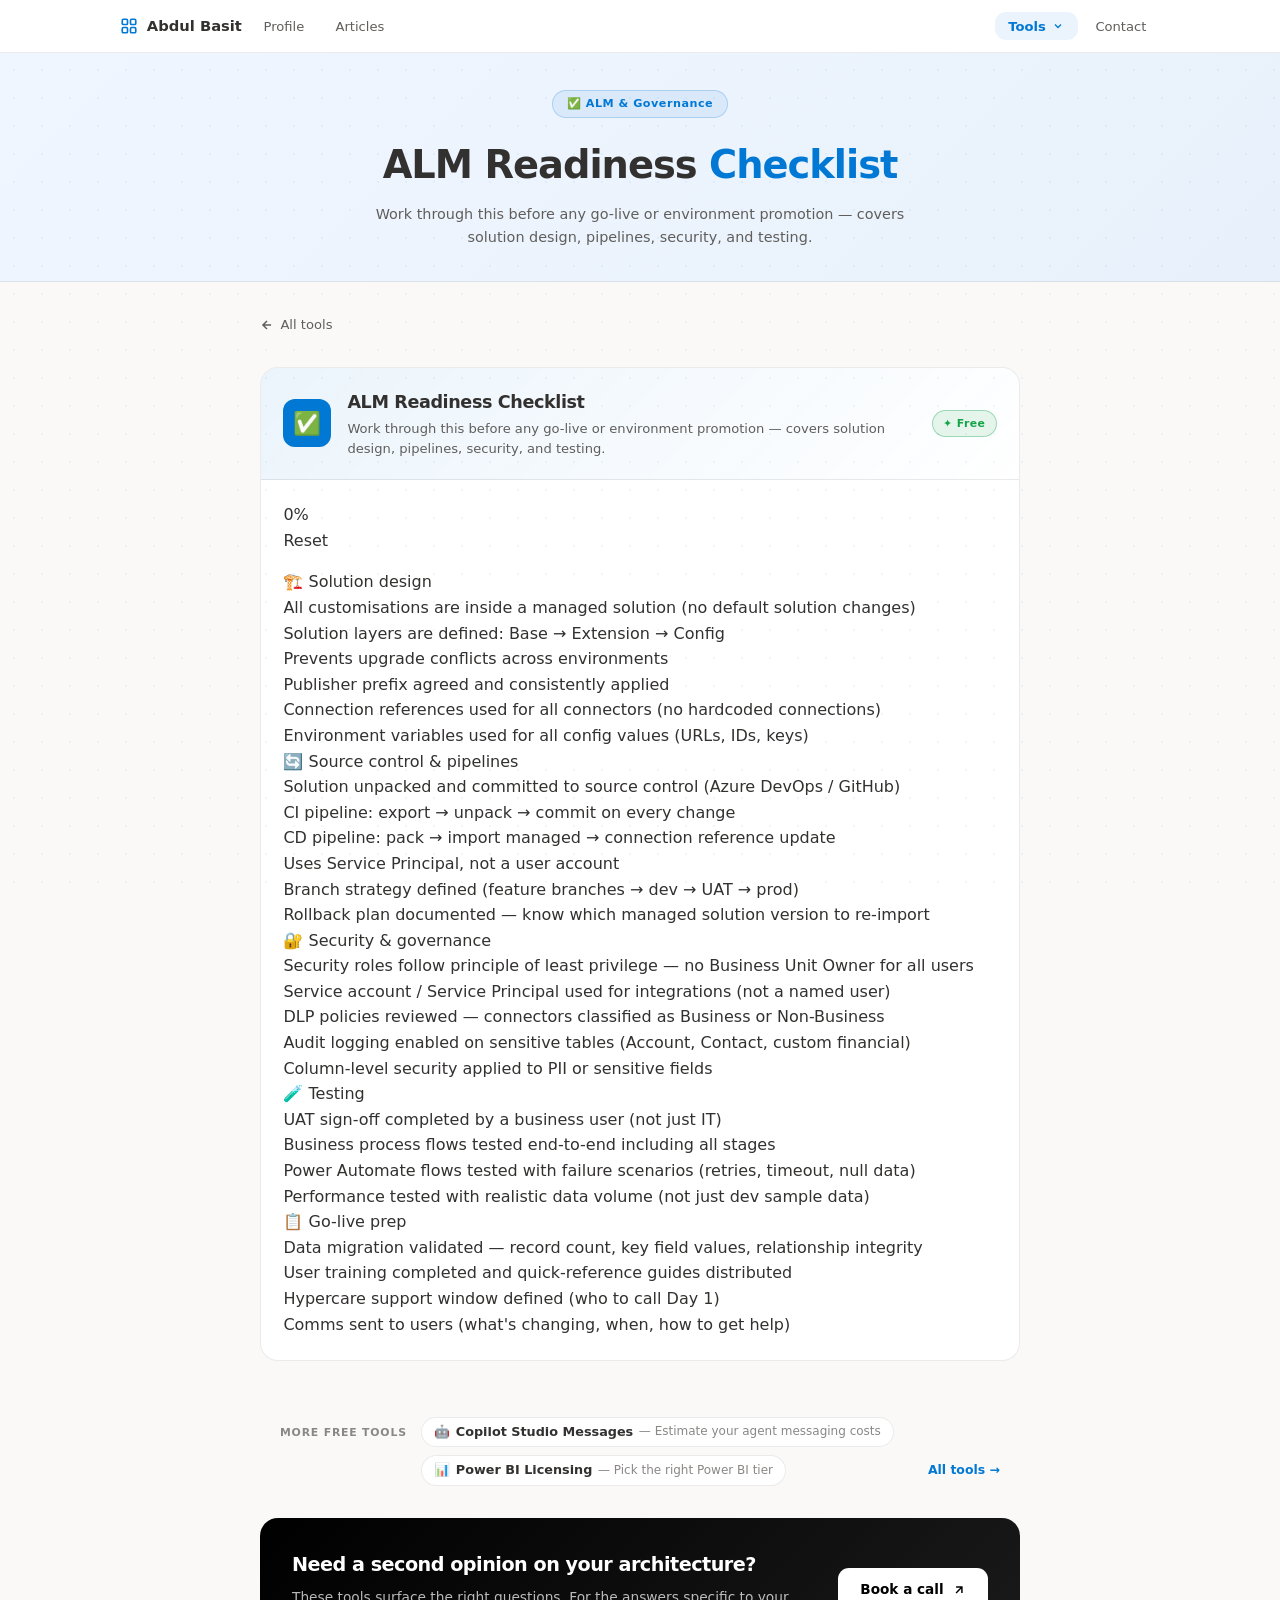
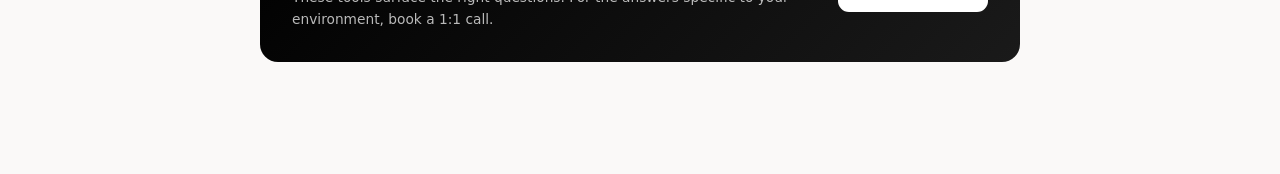
==== commit fbcc62db: "SEO: BreadcrumbList JSON-LD, tool cross-links, CSS for cross-link bar - Add BreadcrumbList schema to" ====
--- a/alm-checklist.html
+++ b/alm-checklist.html
@@ -21,6 +21,18 @@
   <meta name="twitter:description" content="Pre-go-live ALM checklist for Power Platform deployments.">
   <meta name="twitter:image" content="https://powerdynamite.github.io/og-image.svg">
   <link rel="canonical" href="https://powerdynamite.github.io/alm-checklist.html">
+
+  <script type="application/ld+json">
+  {
+    "@context": "https://schema.org",
+    "@type": "BreadcrumbList",
+    "itemListElement": [
+      { "@type": "ListItem", "position": 1, "name": "Home", "item": "https://powerdynamite.github.io/" },
+      { "@type": "ListItem", "position": 2, "name": "Tools", "item": "https://powerdynamite.github.io/tools.html" },
+      { "@type": "ListItem", "position": 3, "name": "Power Platform ALM Checklist", "item": "https://powerdynamite.github.io/alm-checklist.html" }
+    ]
+  }
+  </script>
 
   <script type="application/ld+json">
   {
@@ -134,6 +146,15 @@
     </div>
   </div>
 
+  <div class="more-tools-bar">
+    <div class="more-tools-label">More free tools</div>
+    <div class="more-tools-links">
+      <a href="copilot-studio.html" class="more-tools-link">🤖 <span class="more-tools-name">Copilot Studio Messages</span><span class="more-tools-hint"> — Estimate your agent messaging costs</span></a>
+      <a href="power-bi.html" class="more-tools-link">📊 <span class="more-tools-name">Power BI Licensing</span><span class="more-tools-hint"> — Pick the right Power BI tier</span></a>
+      <a href="tools.html" class="more-tools-all">All tools →</a>
+    </div>
+  </div>
+
   <div class="page-cta-bar">
     <div class="page-cta-bar-body">
       <div class="page-cta-bar-title">Need a second opinion on your architecture?</div>
--- a/css/pages/tools.css
+++ b/css/pages/tools.css
@@ -157,3 +157,31 @@
   transition: color var(--transition-fast);
 }
 .back-link:hover { color: var(--accent); }
+
+
+/* ── More tools cross-link bar ───────────────────────────── */
+.more-tools-bar {
+  max-width: 800px; margin: 1.5rem auto 0; padding: 0 1.25rem;
+  display: flex; align-items: baseline; gap: 0.9rem; flex-wrap: wrap;
+}
+.more-tools-label {
+  font-size: 0.68rem; font-weight: 700; text-transform: uppercase;
+  letter-spacing: 0.8px; color: var(--muted2); white-space: nowrap; flex-shrink: 0;
+}
+.more-tools-links { display: flex; align-items: center; gap: 0.5rem; flex-wrap: wrap; flex: 1; }
+.more-tools-link {
+  display: inline-flex; align-items: center; gap: 0.35rem;
+  font-size: 0.8rem; color: var(--muted); text-decoration: none;
+  background: var(--card); border: 1px solid var(--border);
+  border-radius: var(--radius-full); padding: 0.25rem 0.75rem;
+  transition: border-color var(--transition-fast), color var(--transition-fast);
+}
+.more-tools-link:hover { border-color: var(--accent); color: var(--accent); }
+.more-tools-name { font-weight: 600; color: var(--text); }
+.more-tools-hint { color: var(--muted2); font-size: 0.75rem; }
+.more-tools-all {
+  font-size: 0.78rem; font-weight: 600; color: var(--accent);
+  text-decoration: none; margin-left: auto; white-space: nowrap;
+}
+.more-tools-all:hover { text-decoration: underline; }
+@media (max-width: 600px) { .more-tools-hint { display: none; } }
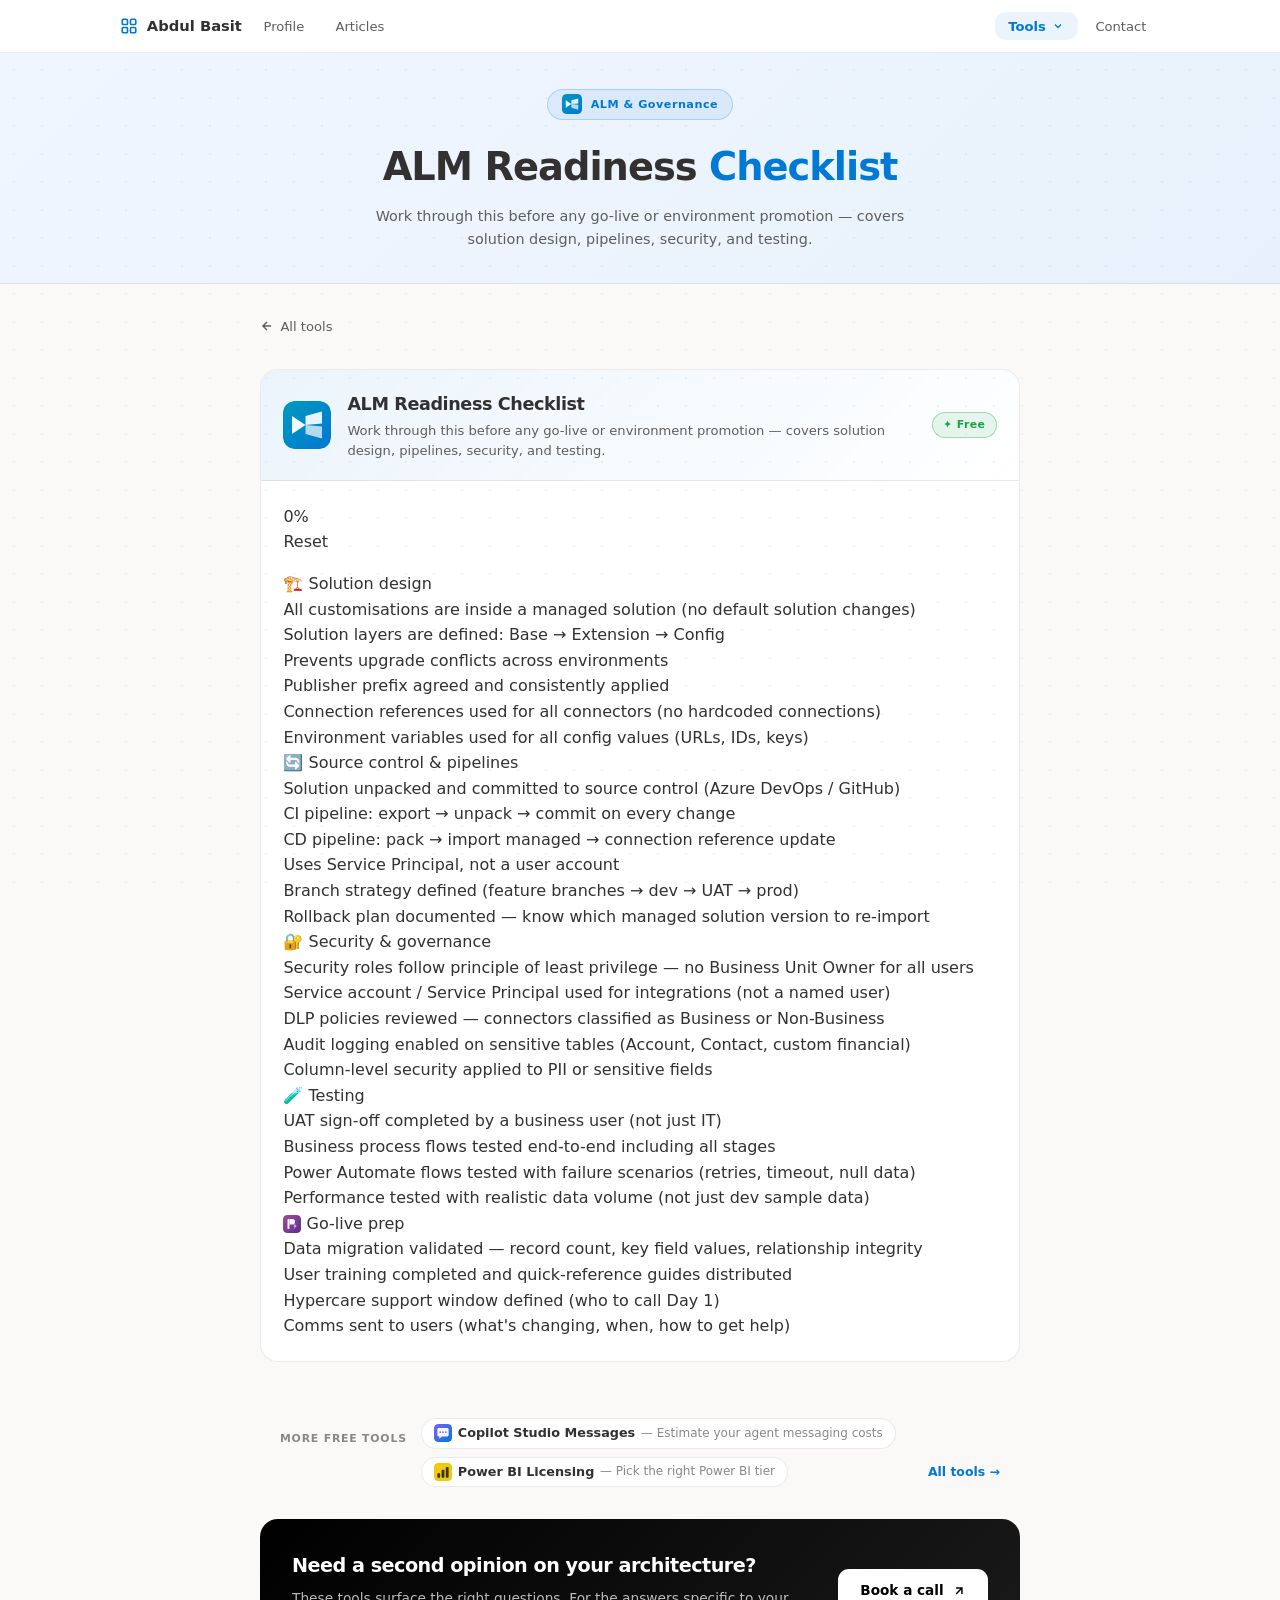
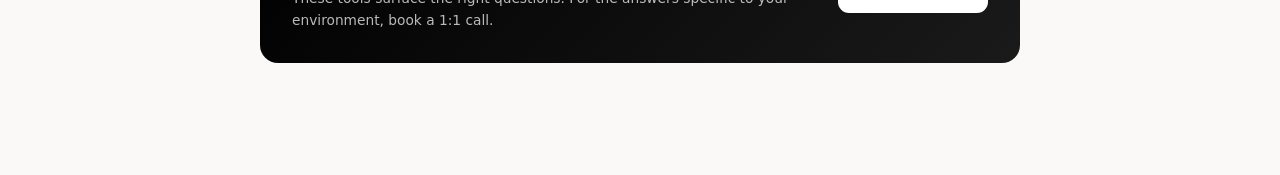
==== commit 3b03062b: "Icons: replace emoji with Microsoft product SVG icons across all tool pages - Add img/icons/ with 12" ====
--- a/alm-checklist.html
+++ b/alm-checklist.html
@@ -60,7 +60,7 @@
 <script src="js/nav-inject.js" data-active="tools"></script>
 
 <div class="page-hero">
-  <div class="page-hero-badge">✅ ALM &amp; Governance</div>
+  <div class="page-hero-badge"><img src="img/icons/ms-azure-devops.svg" alt=""> ALM &amp; Governance</div>
   <h1>ALM Readiness <span>Checklist</span></h1>
   <p>Work through this before any go-live or environment promotion — covers solution design, pipelines, security, and testing.</p>
 </div>
@@ -73,7 +73,7 @@
 
   <div class="tool-card">
     <div class="tool-card-header">
-      <div class="tool-card-icon">✅</div>
+      <div class="tool-card-icon"><img src="img/icons/ms-azure-devops.svg" alt="ALM Checklist"></div>
       <div class="tool-card-meta">
         <div class="tool-card-name">ALM Readiness Checklist</div>
         <div class="tool-card-desc">Work through this before any go-live or environment promotion — covers solution design, pipelines, security, and testing.</div>
@@ -133,7 +133,7 @@
         </div>
 
         <div class="alm-cat">
-          <div class="alm-cat-title">📋 Go-live prep</div>
+          <div class="alm-cat-title"><img src="img/icons/ms-power-platform.svg" alt="" class="more-tools-icon"> Go-live prep</div>
           <div class="alm-items">
             <div class="alm-item" data-id="e1"><div class="alm-check"></div><div><div class="alm-item-text">Data migration validated — record count, key field values, relationship integrity</div></div></div>
             <div class="alm-item" data-id="e2"><div class="alm-check"></div><div><div class="alm-item-text">User training completed and quick-reference guides distributed</div></div></div>
@@ -149,8 +149,8 @@
   <div class="more-tools-bar">
     <div class="more-tools-label">More free tools</div>
     <div class="more-tools-links">
-      <a href="copilot-studio.html" class="more-tools-link">🤖 <span class="more-tools-name">Copilot Studio Messages</span><span class="more-tools-hint"> — Estimate your agent messaging costs</span></a>
-      <a href="power-bi.html" class="more-tools-link">📊 <span class="more-tools-name">Power BI Licensing</span><span class="more-tools-hint"> — Pick the right Power BI tier</span></a>
+      <a href="copilot-studio.html" class="more-tools-link"><img src="img/icons/ms-copilot-studio.svg" alt="" class="more-tools-icon"> <span class="more-tools-name">Copilot Studio Messages</span><span class="more-tools-hint"> — Estimate your agent messaging costs</span></a>
+      <a href="power-bi.html" class="more-tools-link"><img src="img/icons/ms-power-bi.svg" alt="" class="more-tools-icon"> <span class="more-tools-name">Power BI Licensing</span><span class="more-tools-hint"> — Pick the right Power BI tier</span></a>
       <a href="tools.html" class="more-tools-all">All tools →</a>
     </div>
   </div>
--- a/css/pages/tools.css
+++ b/css/pages/tools.css
@@ -7,6 +7,36 @@
 
 /* ── Page shell ──────────────────────────────────────────── */
 .tools-page { padding: 0 0 5rem; background: var(--bg); }
+
+
+/* ── Microsoft product icon images ───────────────────────── */
+.tool-hub-icon img,
+.tool-card-icon img {
+  width: 100%; height: 100%;
+  border-radius: inherit;
+  display: block;
+  object-fit: cover;
+}
+
+/* remove emoji-only background when real icon is present */
+.tool-hub-icon:has(img)  { background: transparent; font-size: 0; }
+.tool-card-icon:has(img) { background: transparent; font-size: 0; }
+
+.page-hero-badge img {
+  width: 20px; height: 20px;
+  border-radius: 4px;
+  vertical-align: middle;
+  margin-right: 0.1rem;
+  display: inline-block;
+}
+
+.more-tools-icon {
+  width: 18px; height: 18px;
+  border-radius: 4px;
+  vertical-align: middle;
+  flex-shrink: 0;
+  display: inline-block;
+}
 
 
 /* ── Individual tool page wrap ───────────────────────────── */
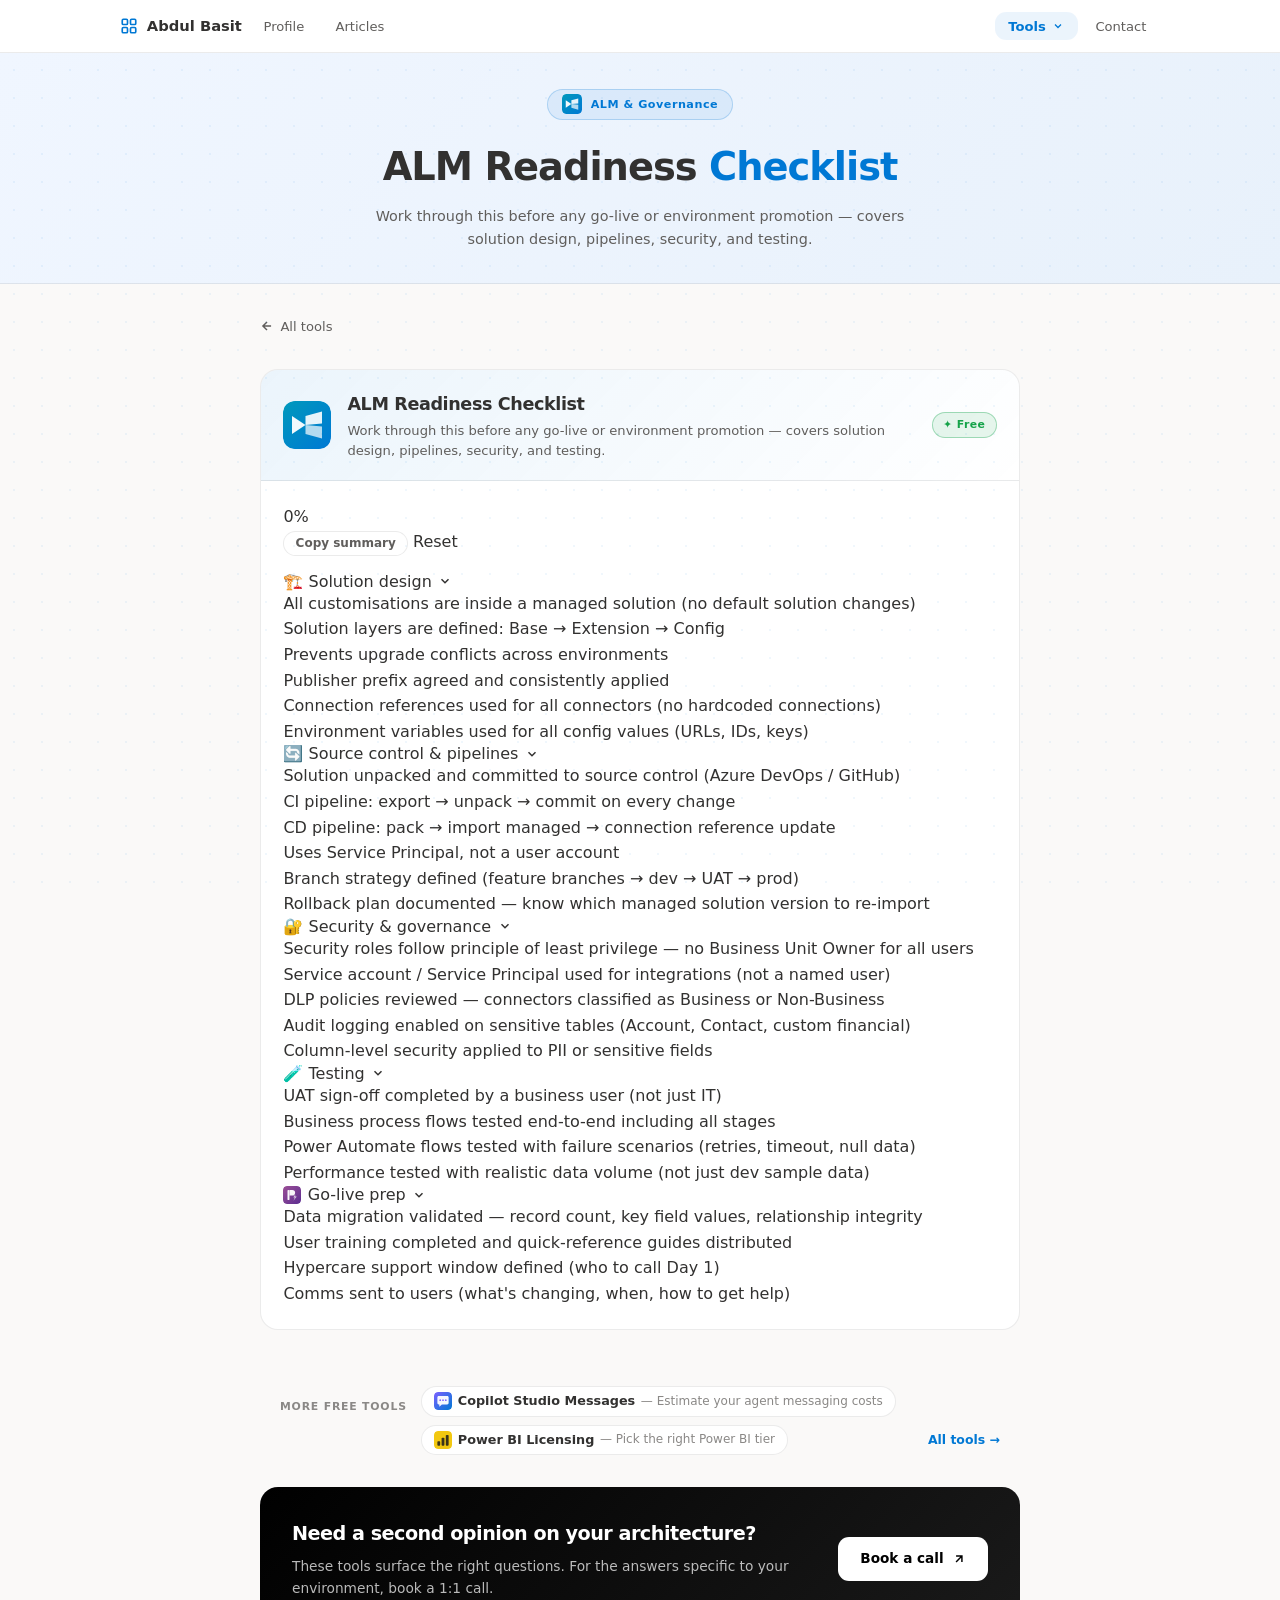
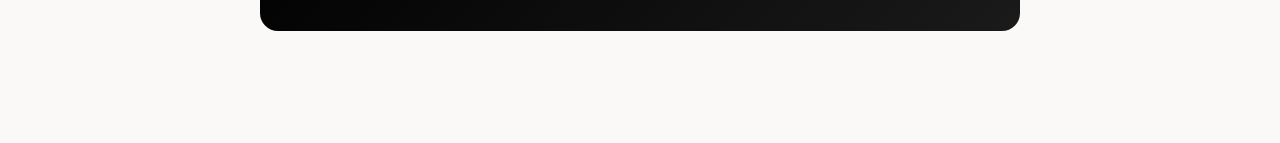
==== commit 046c5b79: "Tools: add reset, copy, status colors, capacity bars, localStorage across all 8 tools - Shared: tool" ====
--- a/alm-checklist.html
+++ b/alm-checklist.html
@@ -53,6 +53,11 @@
   <link rel="stylesheet" href="css/layout.css">
   <link rel="stylesheet" href="css/components.css">
   <link rel="stylesheet" href="css/pages/tools.css">
+  <style>
+    .alm-cat-toggle { background:none; border:none; cursor:pointer; font-family:inherit; font-size:inherit; font-weight:inherit; color:inherit; padding:0; display:flex; align-items:center; gap:0.4rem; width:100%; text-align:left; }
+    .alm-cat-chev { transition: transform 0.2s ease; flex-shrink:0; }
+    .alm-cat-toggle img { flex-shrink:0; }
+  </style>
 </head>
 <body class="tools-page">
 
@@ -84,13 +89,14 @@
       <div class="alm-progress-row">
         <div class="alm-progress-bar"><div class="alm-progress-fill" id="alm-fill" style="width:0%"></div></div>
         <div class="alm-progress-label" id="alm-pct">0%</div>
+        <button class="copy-btn" id="alm-copy">Copy summary</button>
         <span class="alm-reset" id="alm-reset">Reset</span>
       </div>
       <div style="height:1rem"></div>
       <div class="alm-cats">
 
         <div class="alm-cat">
-          <div class="alm-cat-title">🏗️ Solution design</div>
+          <div class="alm-cat-title"><button class="alm-cat-toggle" data-cat="sol">🏗️ Solution design <svg class="alm-cat-chev" width="14" height="14" viewBox="0 0 24 24" fill="none" stroke="currentColor" stroke-width="2.5"><polyline points="6,9 12,15 18,9"/></svg></button></div>
           <div class="alm-items">
             <div class="alm-item" data-id="a1"><div class="alm-check"></div><div><div class="alm-item-text">All customisations are inside a managed solution (no default solution changes)</div></div></div>
             <div class="alm-item" data-id="a2"><div class="alm-check"></div><div><div class="alm-item-text">Solution layers are defined: Base → Extension → Config</div><div class="alm-item-sub">Prevents upgrade conflicts across environments</div></div></div>
@@ -101,7 +107,7 @@
         </div>
 
         <div class="alm-cat">
-          <div class="alm-cat-title">🔄 Source control &amp; pipelines</div>
+          <div class="alm-cat-title"><button class="alm-cat-toggle" data-cat="src">🔄 Source control &amp; pipelines <svg class="alm-cat-chev" width="14" height="14" viewBox="0 0 24 24" fill="none" stroke="currentColor" stroke-width="2.5"><polyline points="6,9 12,15 18,9"/></svg></button></div>
           <div class="alm-items">
             <div class="alm-item" data-id="b1"><div class="alm-check"></div><div><div class="alm-item-text">Solution unpacked and committed to source control (Azure DevOps / GitHub)</div></div></div>
             <div class="alm-item" data-id="b2"><div class="alm-check"></div><div><div class="alm-item-text">CI pipeline: export → unpack → commit on every change</div></div></div>
@@ -112,7 +118,7 @@
         </div>
 
         <div class="alm-cat">
-          <div class="alm-cat-title">🔐 Security &amp; governance</div>
+          <div class="alm-cat-title"><button class="alm-cat-toggle" data-cat="sec">🔐 Security &amp; governance <svg class="alm-cat-chev" width="14" height="14" viewBox="0 0 24 24" fill="none" stroke="currentColor" stroke-width="2.5"><polyline points="6,9 12,15 18,9"/></svg></button></div>
           <div class="alm-items">
             <div class="alm-item" data-id="c1"><div class="alm-check"></div><div><div class="alm-item-text">Security roles follow principle of least privilege — no Business Unit Owner for all users</div></div></div>
             <div class="alm-item" data-id="c2"><div class="alm-check"></div><div><div class="alm-item-text">Service account / Service Principal used for integrations (not a named user)</div></div></div>
@@ -123,7 +129,7 @@
         </div>
 
         <div class="alm-cat">
-          <div class="alm-cat-title">🧪 Testing</div>
+          <div class="alm-cat-title"><button class="alm-cat-toggle" data-cat="tst">🧪 Testing <svg class="alm-cat-chev" width="14" height="14" viewBox="0 0 24 24" fill="none" stroke="currentColor" stroke-width="2.5"><polyline points="6,9 12,15 18,9"/></svg></button></div>
           <div class="alm-items">
             <div class="alm-item" data-id="d1"><div class="alm-check"></div><div><div class="alm-item-text">UAT sign-off completed by a business user (not just IT)</div></div></div>
             <div class="alm-item" data-id="d2"><div class="alm-check"></div><div><div class="alm-item-text">Business process flows tested end-to-end including all stages</div></div></div>
@@ -133,7 +139,7 @@
         </div>
 
         <div class="alm-cat">
-          <div class="alm-cat-title"><img src="img/icons/ms-power-platform.svg" alt="" class="more-tools-icon"> Go-live prep</div>
+          <div class="alm-cat-title"><button class="alm-cat-toggle" data-cat="go"><img src="img/icons/ms-power-platform.svg" alt="" class="more-tools-icon"> Go-live prep <svg class="alm-cat-chev" width="14" height="14" viewBox="0 0 24 24" fill="none" stroke="currentColor" stroke-width="2.5"><polyline points="6,9 12,15 18,9"/></svg></button></div>
           <div class="alm-items">
             <div class="alm-item" data-id="e1"><div class="alm-check"></div><div><div class="alm-item-text">Data migration validated — record count, key field values, relationship integrity</div></div></div>
             <div class="alm-item" data-id="e2"><div class="alm-check"></div><div><div class="alm-item-text">User training completed and quick-reference guides distributed</div></div></div>
@@ -167,12 +173,77 @@
   </div>
 </div>
 
+<script src="js/tool-utils.js"></script>
 <script>
 const almState={};
 const total=document.querySelectorAll('.alm-item').length;
-function updateProgress(){const done=Object.values(almState).filter(Boolean).length;const pct=Math.round((done/total)*100);document.getElementById('alm-fill').style.width=pct+'%';document.getElementById('alm-pct').textContent=pct+'%';}
-document.querySelectorAll('.alm-item').forEach(item=>{item.addEventListener('click',()=>{const id=item.dataset.id;almState[id]=!almState[id];item.classList.toggle('checked',almState[id]);updateProgress();});});
-document.getElementById('alm-reset').addEventListener('click',()=>{document.querySelectorAll('.alm-item').forEach(item=>{almState[item.dataset.id]=false;item.classList.remove('checked');});updateProgress();});
+
+function updateProgress(){
+  const done=Object.values(almState).filter(Boolean).length;
+  const pct=Math.round((done/total)*100);
+  document.getElementById('alm-fill').style.width=pct+'%';
+  document.getElementById('alm-pct').textContent=pct+'%';
+  saveState('alm-checklist',{checked:Object.keys(almState).filter(k=>almState[k])});
+}
+
+/* restore from localStorage */
+(function(){
+  const saved=loadState('alm-checklist');
+  if(saved&&saved.checked){
+    saved.checked.forEach(function(id){almState[id]=true;});
+    document.querySelectorAll('.alm-item').forEach(function(item){
+      if(almState[item.dataset.id])item.classList.add('checked');
+    });
+  }
+})();
+
+document.querySelectorAll('.alm-item').forEach(function(item){
+  item.addEventListener('click',function(){
+    var id=item.dataset.id;
+    almState[id]=!almState[id];
+    item.classList.toggle('checked',almState[id]);
+    updateProgress();
+  });
+});
+
+document.getElementById('alm-reset').addEventListener('click',function(){
+  if(!confirm('Clear all progress?'))return;
+  document.querySelectorAll('.alm-item').forEach(function(item){almState[item.dataset.id]=false;item.classList.remove('checked');});
+  updateProgress();
+});
+
+document.getElementById('alm-copy').addEventListener('click',function(){
+  var cats=document.querySelectorAll('.alm-cat');
+  var lines=['ALM Readiness Checklist',''];
+  cats.forEach(function(cat){
+    var title=cat.querySelector('.alm-cat-toggle')||cat.querySelector('.alm-cat-title');
+    var titleText=(title.textContent||'').trim().replace(/\s+/g,' ');
+    lines.push('## '+titleText,'');
+    cat.querySelectorAll('.alm-item').forEach(function(item){
+      var done=!!almState[item.dataset.id];
+      var text=item.querySelector('.alm-item-text').textContent.trim();
+      lines.push((done?'✅ ':'☐  ')+text);
+    });
+    lines.push('');
+  });
+  var done=Object.values(almState).filter(Boolean).length;
+  lines.push('Progress: '+done+'/'+total+' ('+Math.round((done/total)*100)+'%)');
+  copyToClipboard(lines.join('\n'),this);
+});
+
+/* collapsible categories */
+document.querySelectorAll('.alm-cat-toggle').forEach(function(btn){
+  btn.addEventListener('click',function(e){
+    e.stopPropagation();
+    var cat=btn.closest('.alm-cat');
+    var items=cat.querySelector('.alm-items');
+    var chev=btn.querySelector('.alm-cat-chev');
+    var collapsed=cat.classList.toggle('alm-cat-collapsed');
+    items.style.display=collapsed?'none':'';
+    chev.style.transform=collapsed?'rotate(-90deg)':'';
+  });
+});
+
 updateProgress();
 </script>
 </main>
--- a/css/pages/tools.css
+++ b/css/pages/tools.css
@@ -215,3 +215,72 @@
 }
 .more-tools-all:hover { text-decoration: underline; }
 @media (max-width: 600px) { .more-tools-hint { display: none; } }
+
+
+/* ── Result status variants ──────────────────────────────── */
+.calc-result--ok {
+  background: var(--success-lo);
+  border-color: rgba(16,124,16,.25);
+}
+.calc-result--ok .calc-result-value { color: var(--success); }
+
+.calc-result--warn {
+  background: var(--amber-lo);
+  border-color: rgba(217,119,6,.25);
+}
+.calc-result--warn .calc-result-value { color: var(--amber); }
+
+.calc-result--danger {
+  background: rgba(225,29,72,.08);
+  border-color: rgba(225,29,72,.25);
+}
+.calc-result--danger .calc-result-value { color: var(--rose); }
+
+
+/* ── Capacity bar ────────────────────────────────────────── */
+.result-bar {
+  width: 100%; height: 8px;
+  background: var(--border2);
+  border-radius: var(--radius-full);
+  overflow: hidden;
+  flex-basis: 100%;
+  margin-top: 0.25rem;
+}
+.result-bar-fill {
+  height: 100%;
+  width: 0%;
+  border-radius: var(--radius-full);
+  background: var(--accent);
+  transition: width 0.4s ease;
+}
+.calc-result--ok   .result-bar-fill { background: var(--success); }
+.calc-result--warn .result-bar-fill { background: var(--amber); }
+.calc-result--danger .result-bar-fill { background: var(--rose); }
+
+
+/* ── Utility buttons ─────────────────────────────────────── */
+.calc-actions {
+  display: flex; align-items: center; gap: 0.6rem;
+  margin-bottom: 0.75rem; flex-wrap: wrap;
+}
+
+.calc-reset-btn {
+  background: none; border: none; cursor: pointer;
+  font-family: inherit; font-size: 0.78rem;
+  color: var(--muted); padding: 0;
+  text-decoration: underline; text-underline-offset: 2px;
+  transition: color var(--transition-fast);
+}
+.calc-reset-btn:hover { color: var(--accent); }
+
+.copy-btn {
+  display: inline-flex; align-items: center; gap: 0.35rem;
+  background: var(--card); border: 1px solid var(--border);
+  border-radius: var(--radius-full);
+  font-family: inherit; font-size: 0.75rem; font-weight: 600;
+  color: var(--muted); cursor: pointer;
+  padding: 0.28rem 0.7rem;
+  transition: border-color var(--transition-fast), color var(--transition-fast);
+}
+.copy-btn:hover { border-color: var(--accent); color: var(--accent); }
+.copy-btn.copied { border-color: var(--success); color: var(--success); }
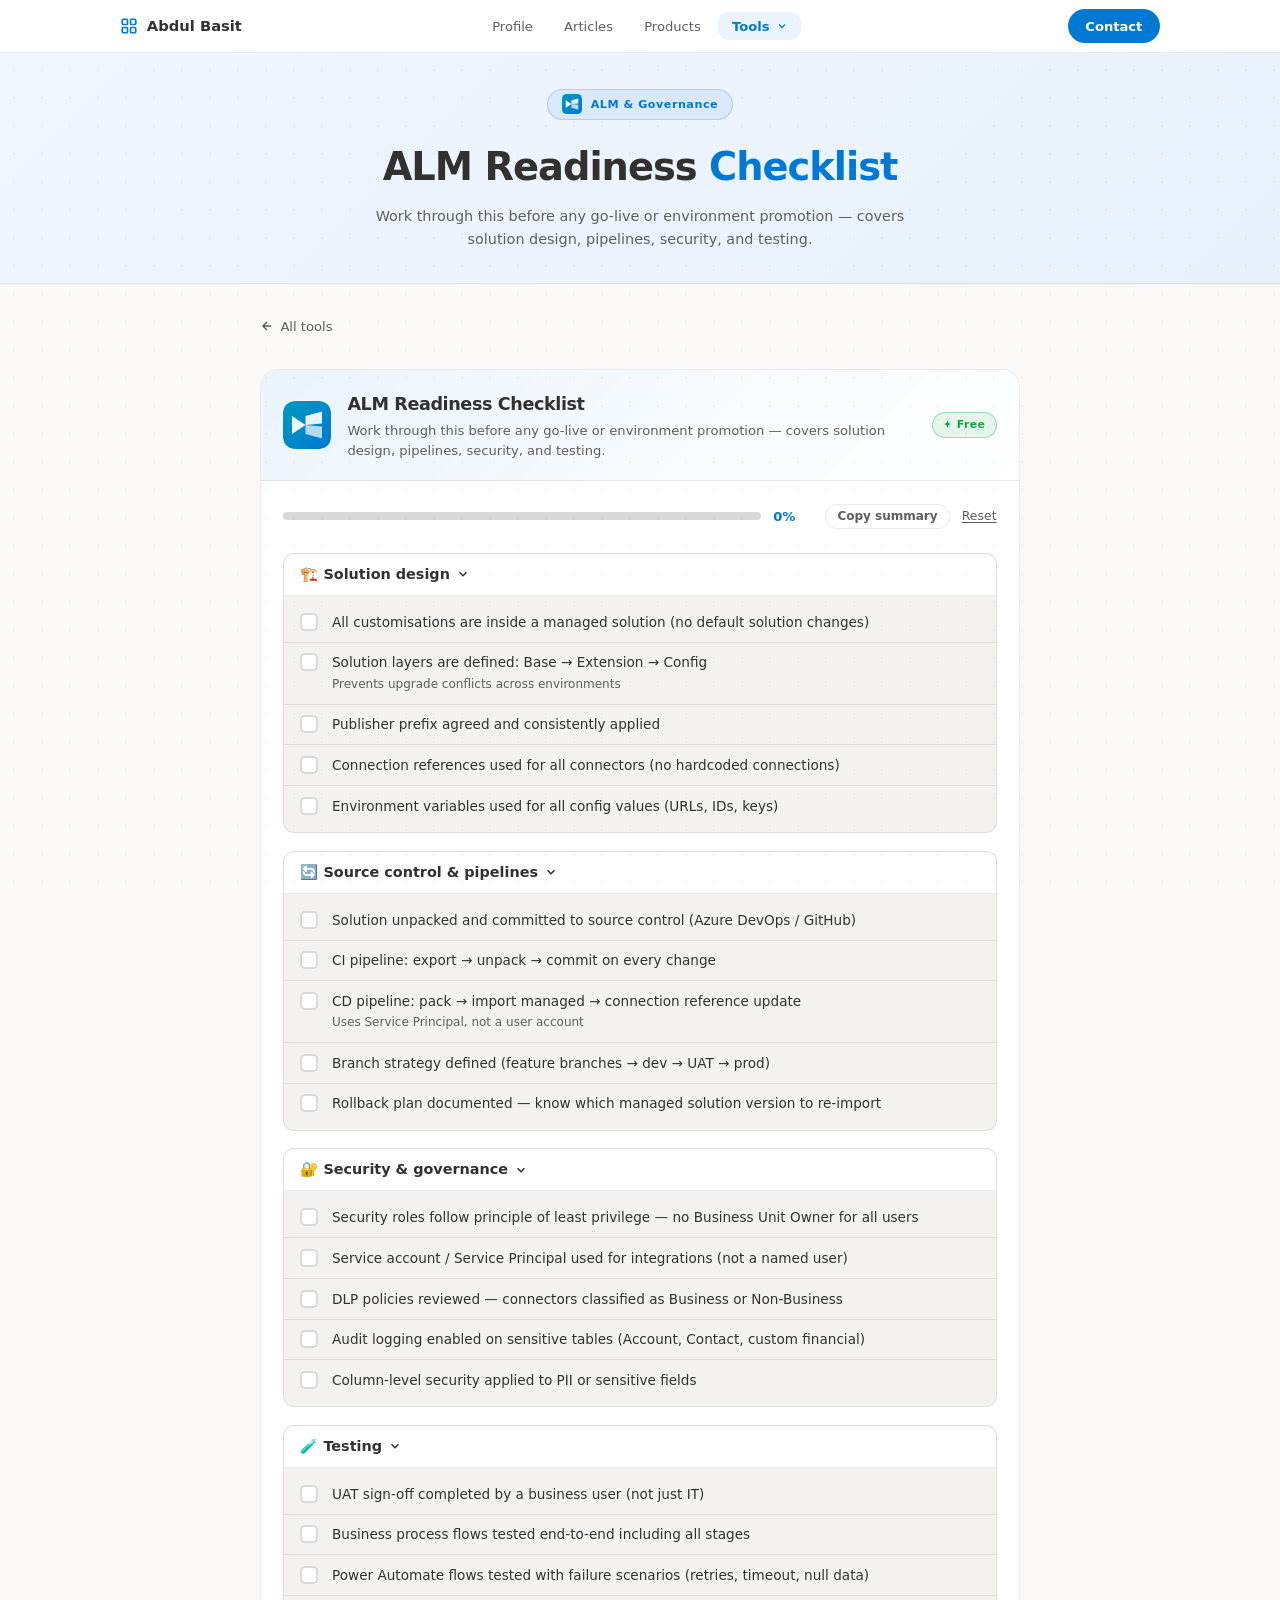
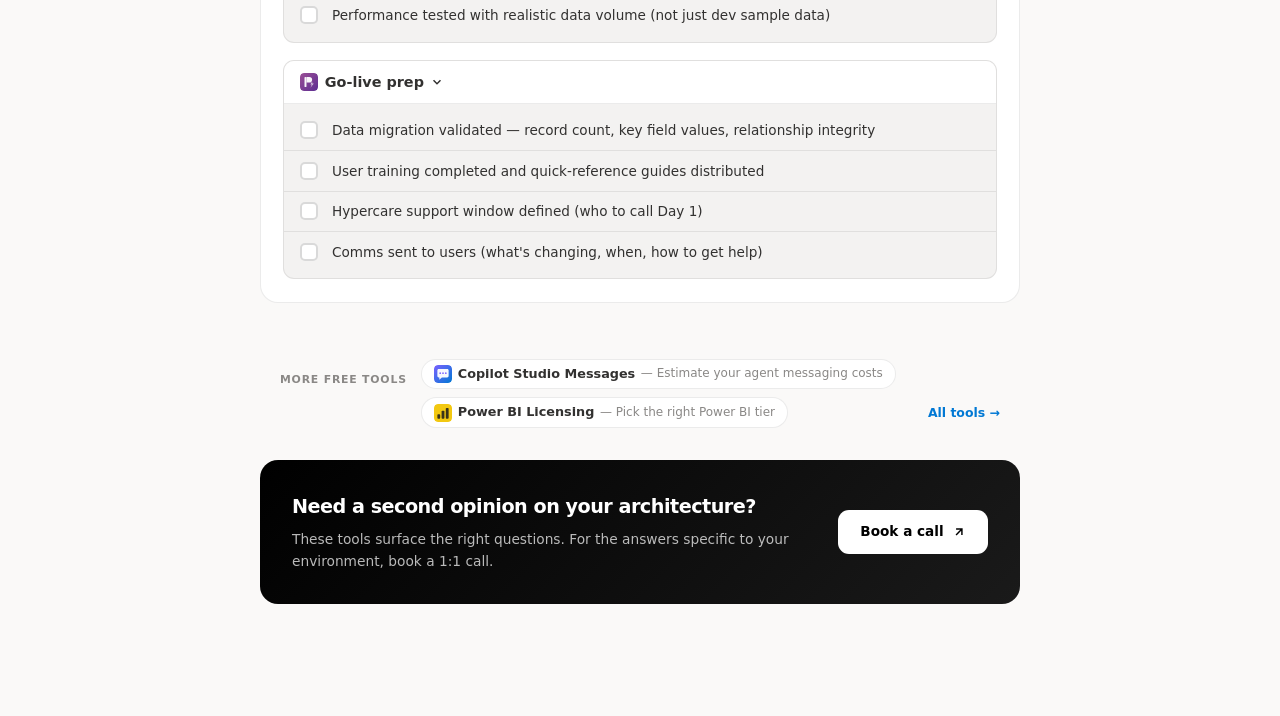
==== commit fd770193: "Merge global CSS into one file to cut render-blocking requests tokens.css, base.css, layout.css, and" ====
--- a/alm-checklist.html
+++ b/alm-checklist.html
@@ -48,10 +48,7 @@
   }
   </script>
 
-  <link rel="stylesheet" href="css/tokens.css">
-  <link rel="stylesheet" href="css/base.css">
-  <link rel="stylesheet" href="css/layout.css">
-  <link rel="stylesheet" href="css/components.css">
+  <link rel="stylesheet" href="css/core.css">
   <link rel="stylesheet" href="css/pages/tools.css">
   <style>
     .alm-cat-toggle { background:none; border:none; cursor:pointer; font-family:inherit; font-size:inherit; font-weight:inherit; color:inherit; padding:0; display:flex; align-items:center; gap:0.4rem; width:100%; text-align:left; }
--- a/css/core.css
+++ b/css/core.css
@@ -0,0 +1,629 @@
+/* =============================================================
+   CORE  —  bundled tokens + base + layout + components
+   Merged into one file to cut render-blocking requests on every
+   page (was 4 separate <link> tags, always loaded together).
+   ============================================================= */
+
+/* =============================================================
+   DESIGN TOKENS  —  single source of truth
+   Change a value here and it updates everywhere.
+   ============================================================= */
+
+:root {
+
+  /* ── Surfaces ──────────────────────────────────────── */
+  --bg:        #faf9f8;   /* page background — Fluent UI off-white */
+  --surface:   #f3f2f1;   /* slightly darker surface               */
+  --card:      #ffffff;   /* card background — pure white          */
+  --card2:     #f3f2f1;   /* secondary card / inset bg             */
+
+  /* ── Borders ───────────────────────────────────────── */
+  --border:    rgba(0,0,0,0.08);
+  --border2:   rgba(0,0,0,0.15);
+
+  /* ── Text ──────────────────────────────────────────── */
+  --text:      #323130;   /* primary text — Fluent UI near-black   */
+  --muted:     #605e5c;   /* body / secondary text                 */
+  --muted2:    #8a8886;   /* placeholder / tertiary text           */
+
+  /* ── Accent — Microsoft Blue ───────────────────────── */
+  --accent:    #0078d4;
+  --accent-hi: #106ebe;
+  --accent-lo: rgba(0,120,212,0.08);
+  --accent-mid:rgba(0,120,212,0.22);
+
+  /* ── Semantic colours ──────────────────────────────── */
+  --green:     #16a34a;
+  --green-lo:  rgba(22,163,74,0.10);
+  --amber:     #d97706;
+  --amber-lo:  rgba(217,119,6,0.10);
+  --rose:      #e11d48;
+  --rose-lo:   rgba(225,29,72,0.10);
+  --sky:       #0284c7;
+  --sky-lo:    rgba(2,132,199,0.10);
+
+  /* ── Hero background ───────────────────────────────── */
+  --hero-bg: linear-gradient(135deg, #f0f6ff 0%, #e8f1fb 100%);
+
+  /* ── Extended semantic ──────────────────────────────── */
+  --success:     #107c10;
+  --success-lo:  rgba(16,124,16,0.10);
+  --yellow:      #ffd23f;
+  --yellow-dark: #3d2c00;
+
+  /* ── Brand colours ─────────────────────────────────── */
+  --brand-li:  #0a66c2;   /* LinkedIn                        */
+  --brand-yt:  #ff0000;   /* YouTube                         */
+  --brand-wa:  #25d366;   /* WhatsApp                        */
+  --brand-med: #1c1917;   /* Medium (dark on light bg)       */
+  --brand-gh:  #1c1917;   /* GitHub (dark on light bg)       */
+
+  /* ── Spacing scale ─────────────────────────────────── */
+  --sp-1: 0.25rem;
+  --sp-2: 0.5rem;
+  --sp-3: 0.75rem;
+  --sp-4: 1rem;
+  --sp-5: 1.25rem;
+  --sp-6: 1.5rem;
+  --sp-8: 2rem;
+  --sp-10:2.5rem;
+
+  /* ── Radius ────────────────────────────────────────── */
+  --radius-sm: 6px;
+  --radius-md: 11px;
+  --radius-lg: 18px;
+  --radius-full: 99px;
+
+  /* ── Typography ────────────────────────────────────── */
+  --font-sans: 'Segoe UI', system-ui, -apple-system, sans-serif;
+  --font-size-xs:  0.65rem;
+  --font-size-sm:  0.78rem;
+  --font-size-md:  0.88rem;
+  --font-size-base: 1rem;
+  --font-size-lg:  1.1rem;
+  --font-size-xl:  1.25rem;
+  --font-size-2xl: 1.9rem;
+
+  /* ── Transitions ───────────────────────────────────── */
+  --transition-fast: .18s ease;
+  --transition-mid:  .25s ease;
+  --transition-drawer: .35s cubic-bezier(.4,0,.2,1);
+}
+
+/* =============================================================
+   BASE  —  reset, body, typography, global animations
+   ============================================================= */
+
+*, *::before, *::after {
+  box-sizing: border-box;
+  margin: 0;
+  padding: 0;
+}
+
+body {
+  font-family: var(--font-sans);
+  background: var(--bg);
+  color: var(--text);
+  min-height: 100vh;
+  line-height: 1.6;
+  -webkit-font-smoothing: antialiased;
+}
+
+/* Subtle dot-grid texture */
+body::before {
+  content: '';
+  position: fixed; inset: 0; z-index: 0; pointer-events: none;
+  background-image: radial-gradient(circle, rgba(0,120,212,0.06) 1px, transparent 1px);
+  background-size: 28px 28px;
+}
+
+a { color: inherit; }
+
+img, svg { display: block; }
+
+/* ── Animations ─────────────────────────────────────────── */
+@keyframes blink {
+  0%, 100% { opacity: 1; }
+  50%       { opacity: .3; }
+}
+
+@keyframes pulse-ring {
+  0%   { transform: scale(1);   opacity: .6; }
+  100% { transform: scale(1.8); opacity: 0; }
+}
+
+/* =============================================================
+   LAYOUT  —  page wrapper, bento grid, responsive breakpoints
+   ============================================================= */
+
+/* ── Page scaffold ──────────────────────────────────────── */
+.page {
+  padding: var(--sp-10) var(--sp-5) 5rem;
+}
+
+.wrap {
+  max-width: 1080px;
+  margin: 0 auto;
+  position: relative;
+  z-index: 1;
+}
+
+/* ── Bento grid ─────────────────────────────────────────── */
+.bento {
+  display: grid;
+  grid-template-columns: repeat(12, 1fr);
+  gap: 0.875rem;
+}
+
+/* Column span helpers */
+.c1  { grid-column: span 1; }
+.c2  { grid-column: span 2; }
+.c3  { grid-column: span 3; }
+.c4  { grid-column: span 4; }
+.c5  { grid-column: span 5; }
+.c6  { grid-column: span 6; }
+.c7  { grid-column: span 7; }
+.c8  { grid-column: span 8; }
+.c9  { grid-column: span 9; }
+.c10 { grid-column: span 10; }
+.c11 { grid-column: span 11; }
+.c12 { grid-column: span 12; }
+
+@media (max-width: 860px) {
+  .c1,.c2,.c3,.c4,.c5,.c6,
+  .c7,.c8,.c9,.c10,.c11,.c12 { grid-column: span 12; }
+}
+
+@media (min-width: 861px) and (max-width: 1060px) {
+  .c4 { grid-column: span 6; }
+  .c5 { grid-column: span 6; }
+  .c7 { grid-column: span 8; }
+  .c8 { grid-column: span 8; }
+}
+
+/* ── Standard section gap ───────────────────────────────── */
+.section-gap { margin-top: var(--sp-10); }
+
+/* ── Footer ─────────────────────────────────────────────── */
+.footer {
+  text-align: center;
+  margin-top: var(--sp-8);
+  font-size: var(--font-size-xs);
+  color: var(--muted2);
+}
+
+/* =============================================================
+   COMPONENTS  —  reusable UI pieces used across all pages
+   ============================================================= */
+
+
+/* ── Card ────────────────────────────────────────────────── */
+.card {
+  background: var(--card);
+  border: 1px solid var(--border);
+  border-radius: var(--radius-lg);
+  padding: var(--sp-6);
+  position: relative;
+  overflow: hidden;
+  transition: border-color var(--transition-fast), transform var(--transition-mid);
+}
+
+.card:hover {
+  border-color: var(--border2);
+  transform: translateY(-2px);
+}
+
+/* Top accent line — colour controlled by modifier */
+.card::before {
+  content: '';
+  position: absolute; top: 0; left: 0; right: 0; height: 1px;
+  background: linear-gradient(
+    90deg,
+    transparent 0%,
+    var(--card-accent, rgba(0,120,212,.4)) 50%,
+    transparent 100%
+  );
+}
+
+.card.ind  { --card-accent: rgba(0,120,212,.5); }
+.card.grn  { --card-accent: rgba(22,163,74,.45); }
+.card.sky  { --card-accent: rgba(2,132,199,.45); }
+.card.amb  { --card-accent: rgba(217,119,6,.45); }
+.card.rose { --card-accent: rgba(225,29,72,.4); }
+
+/* Card sub-elements */
+.card-eyebrow {
+  font-size: var(--font-size-xs);
+  letter-spacing: 1.5px;
+  text-transform: uppercase;
+  color: var(--muted2);
+  margin-bottom: var(--sp-3);
+  display: flex;
+  align-items: center;
+  gap: var(--sp-2);
+}
+.card-eyebrow::before {
+  content: '';
+  width: 4px; height: 4px;
+  border-radius: 50%;
+  background: var(--muted2);
+  display: inline-block;
+}
+
+.card h2 {
+  font-size: var(--font-size-lg);
+  font-weight: 700;
+  color: var(--text);
+  margin-bottom: var(--sp-2);
+}
+
+.card p {
+  font-size: var(--font-size-md);
+  color: var(--muted);
+  line-height: 1.65;
+}
+
+
+/* ── Badges / Tags ───────────────────────────────────────── */
+.badge {
+  display: inline-flex;
+  align-items: center;
+  gap: var(--sp-2);
+  font-size: var(--font-size-xs);
+  font-weight: 600;
+  padding: 0.2rem 0.6rem;
+  border-radius: var(--radius-sm);
+  white-space: nowrap;
+}
+
+/* Semantic colour modifiers */
+.badge--accent { background: var(--accent-lo); color: var(--accent);    border: 1px solid var(--accent-mid); }
+.badge--green  { background: var(--green-lo);  color: var(--green);     border: 1px solid rgba(22,163,74,.25); }
+.badge--sky    { background: var(--sky-lo);    color: var(--sky);       border: 1px solid rgba(2,132,199,.25); }
+.badge--amber  { background: var(--amber-lo);  color: var(--amber);     border: 1px solid rgba(217,119,6,.25); }
+.badge--rose   { background: var(--rose-lo);   color: var(--rose);      border: 1px solid rgba(225,29,72,.25); }
+.badge--muted  { background: rgba(0,0,0,.05);  color: var(--muted);     border: 1px solid var(--border); }
+
+/* ── Page hero (shared across all secondary pages) ───────── */
+.page-hero {
+  background: var(--hero-bg);
+  border-bottom: 1px solid var(--border);
+  padding: 2.25rem 1.25rem 2rem;
+  text-align: center;
+}
+.page-hero-badge {
+  display: inline-flex; align-items: center; gap: 0.45rem;
+  background: var(--accent-lo); border: 1px solid var(--accent-mid);
+  color: var(--accent); font-size: 0.7rem; font-weight: 600; letter-spacing: 0.5px;
+  padding: 0.28rem 0.85rem; border-radius: var(--radius-full);
+  margin-bottom: 1rem;
+}
+.page-hero h1       { font-size: clamp(1.6rem,3vw,2.4rem); font-weight: 800; color: var(--text); letter-spacing: -1px; margin-bottom: 0.45rem; }
+.page-hero h1 span  { color: var(--accent); }
+.page-hero p        { font-size: 0.9rem; color: var(--muted); max-width: 560px; margin: 0 auto; line-height: 1.6; }
+
+/* ── Dark CTA bar (bottom-of-page call to action) ────────── */
+.page-cta-bar {
+  background: linear-gradient(135deg, #000 0%, #1a1a1a 100%);
+  border-radius: var(--radius-lg);
+  padding: 2rem;
+  display: flex; align-items: center; gap: 1.5rem; flex-wrap: wrap;
+}
+.page-cta-bar-body  { flex: 1; min-width: 220px; }
+.page-cta-bar-title { font-size: 1.2rem; font-weight: 800; color: #fff; margin-bottom: 0.35rem; letter-spacing: -0.5px; }
+.page-cta-bar-desc  { font-size: 0.86rem; color: rgba(255,255,255,.72); line-height: 1.6; }
+.page-cta-bar-btn {
+  display: inline-flex; align-items: center; gap: 0.5rem;
+  background: #fff; color: #000;
+  font-size: 0.85rem; font-weight: 700;
+  padding: 0.7rem 1.4rem; border-radius: var(--radius-md);
+  text-decoration: none; white-space: nowrap;
+  transition: transform var(--transition-fast);
+}
+.page-cta-bar-btn:hover { transform: translateY(-2px); }
+
+
+/* ── Pills (contact row) ─────────────────────────────────── */
+.pill {
+  display: inline-flex;
+  align-items: center;
+  gap: 0.45rem;
+  background: var(--card);
+  border: 1px solid var(--border);
+  color: var(--muted);
+  font-size: var(--font-size-sm);
+  font-weight: 500;
+  padding: 0.35rem 0.85rem;
+  border-radius: var(--radius-full);
+  text-decoration: none;
+  transition: border-color var(--transition-fast), color var(--transition-fast);
+}
+.pill:hover { border-color: var(--accent); color: var(--accent); }
+.pill svg   { flex-shrink: 0; }
+
+
+/* ── Button ──────────────────────────────────────────────── */
+.btn {
+  display: inline-flex;
+  align-items: center;
+  gap: var(--sp-2);
+  font-size: var(--font-size-sm);
+  font-weight: 600;
+  padding: 0.5rem 1.1rem;
+  border-radius: var(--radius-md);
+  border: 1px solid transparent;
+  cursor: pointer;
+  text-decoration: none;
+  transition: background var(--transition-fast), border-color var(--transition-fast), color var(--transition-fast);
+}
+
+.btn--primary {
+  background: var(--accent);
+  color: #fff;
+  border-color: var(--accent);
+}
+.btn--primary:hover { background: var(--accent-hi); border-color: var(--accent-hi); }
+
+.btn--ghost {
+  background: var(--accent-lo);
+  color: var(--accent);
+  border-color: var(--accent-mid);
+}
+.btn--ghost:hover { background: rgba(0,120,212,.18); }
+
+.btn--muted {
+  background: var(--card2);
+  color: var(--muted);
+  border-color: var(--border);
+}
+.btn--muted:hover { border-color: var(--border2); color: var(--text); }
+
+
+/* ── Tech stack tag ──────────────────────────────────────── */
+.stag {
+  font-size: 0.71rem;
+  padding: 0.2rem 0.55rem;
+  border-radius: var(--radius-sm);
+  background: rgba(0,0,0,0.04);
+  border: 1px solid var(--border);
+  color: var(--text);
+}
+
+
+/* ── Status dot (animated) ───────────────────────────────── */
+.status-dot {
+  width: 8px; height: 8px;
+  border-radius: 50%;
+  background: var(--green);
+  box-shadow: 0 0 6px var(--green);
+  animation: blink 2s infinite;
+  flex-shrink: 0;
+}
+
+
+/* ── Drawer overlay ──────────────────────────────────────── */
+.drawer-overlay {
+  position: fixed; inset: 0;
+  background: rgba(0,0,0,.45);
+  backdrop-filter: blur(4px);
+  z-index: 900;
+  opacity: 0; pointer-events: none;
+  transition: opacity .3s ease;
+}
+.drawer-overlay.open { opacity: 1; pointer-events: all; }
+
+
+/* ── Drawer panel ────────────────────────────────────────── */
+.drawer {
+  position: fixed; top: 0; right: 0; bottom: 0;
+  width: min(520px, 100vw);
+  background: var(--card);
+  border-left: 1px solid var(--accent-mid);
+  z-index: 901;
+  transform: translateX(100%);
+  transition: transform var(--transition-drawer);
+  display: flex; flex-direction: column;
+  overflow: hidden;
+}
+.drawer.open { transform: translateX(0); }
+
+.drawer-header {
+  padding: var(--sp-6) var(--sp-6) var(--sp-5);
+  border-bottom: 1px solid var(--border);
+  display: flex; align-items: flex-start; justify-content: space-between; gap: var(--sp-4);
+  flex-shrink: 0;
+}
+
+.drawer-close {
+  width: 32px; height: 32px;
+  border-radius: var(--radius-sm);
+  background: var(--card2);
+  border: 1px solid var(--border);
+  color: var(--muted);
+  font-size: 1rem;
+  cursor: pointer;
+  display: flex; align-items: center; justify-content: center;
+  flex-shrink: 0;
+  transition: border-color var(--transition-fast), color var(--transition-fast);
+}
+.drawer-close:hover { border-color: var(--border2); color: var(--text); }
+
+.drawer-body {
+  flex: 1; overflow-y: auto;
+  padding: var(--sp-6);
+  display: flex; flex-direction: column; gap: var(--sp-5);
+}
+.drawer-body::-webkit-scrollbar { width: 4px; }
+.drawer-body::-webkit-scrollbar-track { background: transparent; }
+.drawer-body::-webkit-scrollbar-thumb { background: var(--border2); border-radius: 2px; }
+
+/* Drawer content */
+.d-tag {
+  display: inline-block;
+  font-size: var(--font-size-xs);
+  font-weight: 600;
+  padding: 0.2rem 0.6rem;
+  border-radius: var(--radius-sm);
+  margin-bottom: var(--sp-1);
+}
+.d-title    { font-size: var(--font-size-xl); font-weight: 800; color: var(--text); line-height: 1.25; margin-bottom: var(--sp-1); }
+.d-subtitle { font-size: var(--font-size-sm); color: var(--muted); }
+
+.d-section { display: flex; flex-direction: column; gap: var(--sp-2); }
+.d-section-label {
+  font-size: var(--font-size-xs);
+  text-transform: uppercase;
+  letter-spacing: 1.5px;
+  color: var(--muted2);
+  padding-bottom: var(--sp-2);
+  border-bottom: 1px solid var(--border);
+}
+.d-text { font-size: var(--font-size-md); color: var(--muted); line-height: 1.7; }
+
+.d-bullets { display: flex; flex-direction: column; gap: var(--sp-2); padding: 0; list-style: none; }
+.d-bullets li {
+  font-size: 0.83rem; color: var(--muted); line-height: 1.6;
+  padding-left: 1.1rem; position: relative;
+}
+.d-bullets li::before {
+  content: '▸'; position: absolute; left: 0;
+  color: var(--accent); font-size: 0.7rem; top: 3px;
+}
+
+.d-tags-row { display: flex; flex-wrap: wrap; gap: var(--sp-2); }
+.d-tech {
+  font-size: 0.72rem; padding: 0.22rem 0.6rem;
+  border-radius: var(--radius-sm);
+  background: rgba(0,0,0,.04);
+  border: 1px solid var(--border);
+  color: var(--text);
+}
+
+
+/* ── Site navigation bar ─────────────────────────────── */
+.site-nav {
+  position: sticky; top: 0; z-index: 800;
+  background: var(--card);
+  border-bottom: 1px solid var(--border);
+  backdrop-filter: blur(12px);
+}
+
+.site-nav-inner {
+  max-width: 1080px; margin: 0 auto;
+  padding: 0 1.25rem;
+  display: grid;
+  grid-template-columns: 1fr auto 1fr;
+  align-items: center;
+  height: 52px;
+  gap: 0.5rem;
+}
+
+.site-nav-brand {
+  display: flex; align-items: center; gap: 0.55rem;
+  font-size: 0.92rem; font-weight: 700; color: var(--text);
+  text-decoration: none; justify-self: start;
+  transition: color var(--transition-fast);
+}
+.site-nav-brand:hover { color: var(--accent); }
+.site-nav-brand svg  { color: var(--accent); flex-shrink: 0; }
+
+.site-nav-links {
+  display: flex; align-items: center; gap: 0.25rem;
+  justify-content: center;
+}
+
+.site-nav-right {
+  display: flex; align-items: center; gap: 0.5rem;
+  justify-self: end;
+}
+
+/* Contact CTA pill */
+.site-nav-cta {
+  display: inline-flex; align-items: center;
+  font-size: 0.82rem; font-weight: 700;
+  padding: 0.42rem 1.1rem;
+  border-radius: var(--radius-full);
+  background: var(--accent); color: #fff;
+  text-decoration: none;
+  transition: background var(--transition-fast), transform var(--transition-fast);
+  white-space: nowrap;
+}
+.site-nav-cta:hover { background: var(--accent-hi); transform: translateY(-1px); }
+
+@media (max-width: 700px) {
+  .site-nav-inner { grid-template-columns: auto 1fr auto; }
+  .site-nav-links { justify-content: flex-start; gap: 0; }
+}
+@media (max-width: 560px) {
+  .site-nav-brand-name { display: none; }
+  .site-nav-link { padding: 0.38rem 0.6rem; }
+  .site-nav-inner { padding: 0 0.85rem; }
+  .site-nav-cta { padding: 0.38rem 0.8rem; }
+}
+
+.site-nav-link {
+  display: inline-flex; align-items: center; gap: 0.4rem;
+  font-size: 0.82rem; font-weight: 500;
+  padding: 0.38rem 0.85rem;
+  border-radius: var(--radius-md);
+  color: var(--muted);
+  text-decoration: none;
+  transition: background var(--transition-fast), color var(--transition-fast);
+}
+.site-nav-link:hover   { background: var(--card2); color: var(--text); }
+.site-nav-link.active  { background: var(--accent-lo); color: var(--accent); font-weight: 600; }
+
+/* ── Nav dropdown ── */
+.site-nav-dropdown {
+  position: relative;
+}
+.site-nav-dropdown-toggle {
+  display: inline-flex; align-items: center; gap: 0.4rem;
+  font-size: 0.82rem; font-weight: 500;
+  padding: 0.38rem 0.85rem;
+  border-radius: var(--radius-md);
+  color: var(--muted);
+  text-decoration: none; cursor: pointer;
+  background: none; border: none; font-family: inherit;
+  transition: background var(--transition-fast), color var(--transition-fast);
+  white-space: nowrap;
+}
+.site-nav-dropdown-toggle:hover,
+.site-nav-dropdown.open .site-nav-dropdown-toggle { background: var(--card2); color: var(--text); }
+.site-nav-dropdown-toggle.active { background: var(--accent-lo); color: var(--accent); font-weight: 600; }
+.site-nav-dropdown-toggle svg { transition: transform .2s ease; }
+.site-nav-dropdown.open .site-nav-dropdown-toggle svg { transform: rotate(180deg); }
+
+.site-nav-dropdown-menu {
+  position: absolute; top: calc(100% + 6px); right: 0;
+  background: var(--card); border: 1px solid var(--border);
+  border-radius: var(--radius-lg); padding: 0.35rem;
+  min-width: 220px;
+  box-shadow: 0 8px 24px rgba(0,0,0,.1);
+  display: none; flex-direction: column; gap: 0.1rem;
+  z-index: 900;
+}
+.site-nav-dropdown.open .site-nav-dropdown-menu { display: flex; }
+
+.site-nav-dropdown-item {
+  display: flex; align-items: center; gap: 0.65rem;
+  padding: 0.5rem 0.75rem; border-radius: var(--radius-md);
+  font-size: 0.82rem; color: var(--muted);
+  text-decoration: none;
+  transition: background var(--transition-fast), color var(--transition-fast);
+}
+.site-nav-dropdown-item:hover { background: var(--accent-lo); color: var(--accent); }
+.site-nav-dropdown-item.active { background: var(--accent-lo); color: var(--accent); font-weight: 600; }
+.site-nav-dropdown-item-icon {
+  width: 26px; height: 26px; border-radius: 7px;
+  background: var(--accent-lo); display: flex; align-items: center;
+  justify-content: center; font-size: 0.9rem; flex-shrink: 0;
+}
+.site-nav-dropdown-item:hover .site-nav-dropdown-item-icon,
+.site-nav-dropdown-item.active .site-nav-dropdown-item-icon { background: var(--accent); }
+.site-nav-dropdown-divider { height: 1px; background: var(--border); margin: 0.25rem 0; }
+
+@media (max-width: 560px) {
+  .site-nav-dropdown-toggle { padding: 0.38rem 0.6rem; }
+  .site-nav-dropdown-menu { right: -0.5rem; min-width: 200px; }
+}
--- a/css/pages/tools.css
+++ b/css/pages/tools.css
@@ -284,3 +284,134 @@
 }
 .copy-btn:hover { border-color: var(--accent); color: var(--accent); }
 .copy-btn.copied { border-color: var(--success); color: var(--success); }
+
+
+/* ── Advanced options collapsible ────────────────────────── */
+.calc-advanced {
+  margin-top: 1rem;
+  border: 1.5px solid var(--border2);
+  border-radius: var(--radius-md);
+  overflow: hidden;
+}
+
+.calc-advanced summary {
+  display: flex; align-items: center; justify-content: space-between;
+  padding: 0.6rem 0.9rem;
+  font-size: 0.78rem; font-weight: 600; color: var(--muted);
+  cursor: pointer; list-style: none; user-select: none;
+  background: var(--card2);
+  transition: color var(--transition-fast), background var(--transition-fast);
+}
+.calc-advanced summary::-webkit-details-marker { display: none; }
+.calc-advanced summary:hover { color: var(--accent); background: var(--accent-lo); }
+
+.calc-advanced-chev {
+  flex-shrink: 0;
+  transition: transform 0.22s ease;
+}
+.calc-advanced[open] .calc-advanced-chev { transform: rotate(180deg); }
+
+.calc-advanced-body {
+  padding: 1rem;
+  border-top: 1px solid var(--border);
+  background: var(--bg);
+}
+
+.calc-advanced-hint {
+  font-size: 0.72rem; color: var(--muted2);
+  margin-bottom: 0.75rem; line-height: 1.5;
+}
+
+/* ── ALM Checklist ───────────────────────────────────────── */
+.alm-progress-row {
+  display: flex; align-items: center; gap: 0.75rem; flex-wrap: wrap;
+  margin-bottom: 0.5rem;
+}
+.alm-progress-bar {
+  flex: 1; min-width: 120px; height: 8px;
+  background: var(--border2); border-radius: var(--radius-full); overflow: hidden;
+}
+.alm-progress-fill {
+  height: 100%; width: 0%; border-radius: var(--radius-full);
+  background: var(--accent); transition: width 0.35s ease;
+}
+.alm-progress-label {
+  font-size: 0.82rem; font-weight: 700; color: var(--accent); min-width: 2.5rem;
+}
+.alm-reset {
+  font-size: 0.78rem; color: var(--muted); cursor: pointer;
+  text-decoration: underline; text-underline-offset: 2px;
+  background: none; border: none; font-family: inherit; padding: 0;
+  transition: color var(--transition-fast);
+}
+.alm-reset:hover { color: var(--rose); }
+
+.alm-cats { display: flex; flex-direction: column; gap: 1.1rem; }
+
+.alm-cat {
+  background: var(--card2); border: 1px solid var(--border);
+  border-radius: var(--radius-md); overflow: hidden;
+}
+
+.alm-cat-title {
+  padding: 0.75rem 1rem;
+  background: var(--card); border-bottom: 1px solid var(--border);
+  font-size: 0.9rem; font-weight: 700; color: var(--text);
+  user-select: none;
+}
+.alm-cat-collapsed .alm-cat-title { border-bottom: none; }
+
+.alm-items { padding: 0.4rem 0; }
+
+.alm-item {
+  display: flex; align-items: flex-start; gap: 0.85rem;
+  padding: 0.6rem 1rem; cursor: pointer;
+  transition: background var(--transition-fast);
+  border-bottom: 1px solid var(--border);
+}
+.alm-item:last-child { border-bottom: none; }
+.alm-item:hover { background: rgba(0,120,212,.04); }
+
+.alm-check {
+  width: 18px; height: 18px; border-radius: 5px; flex-shrink: 0;
+  border: 2px solid var(--border2); background: var(--card);
+  margin-top: 1px;
+  display: flex; align-items: center; justify-content: center;
+  transition: background var(--transition-fast), border-color var(--transition-fast);
+  position: relative;
+}
+.alm-item.checked .alm-check {
+  background: var(--accent); border-color: var(--accent);
+}
+.alm-item.checked .alm-check::after {
+  content: '';
+  width: 10px; height: 6px;
+  border-left: 2px solid #fff; border-bottom: 2px solid #fff;
+  transform: rotate(-45deg) translateY(-1px);
+  display: block;
+}
+
+.alm-item-text {
+  font-size: 0.85rem; color: var(--text); line-height: 1.5;
+}
+.alm-item.checked .alm-item-text {
+  color: var(--muted2); text-decoration: line-through;
+}
+.alm-item-sub {
+  font-size: 0.75rem; color: var(--muted); margin-top: 0.15rem;
+}
+
+
+/* range slider inputs */
+.calc-range-wrap {
+  display: flex; align-items: center; gap: 0.6rem;
+}
+.calc-range {
+  flex: 1; height: 4px;
+  accent-color: var(--accent);
+  cursor: pointer;
+}
+.calc-range-val {
+  font-size: 0.82rem; font-weight: 700; color: var(--accent);
+  min-width: 3rem; text-align: right;
+}
